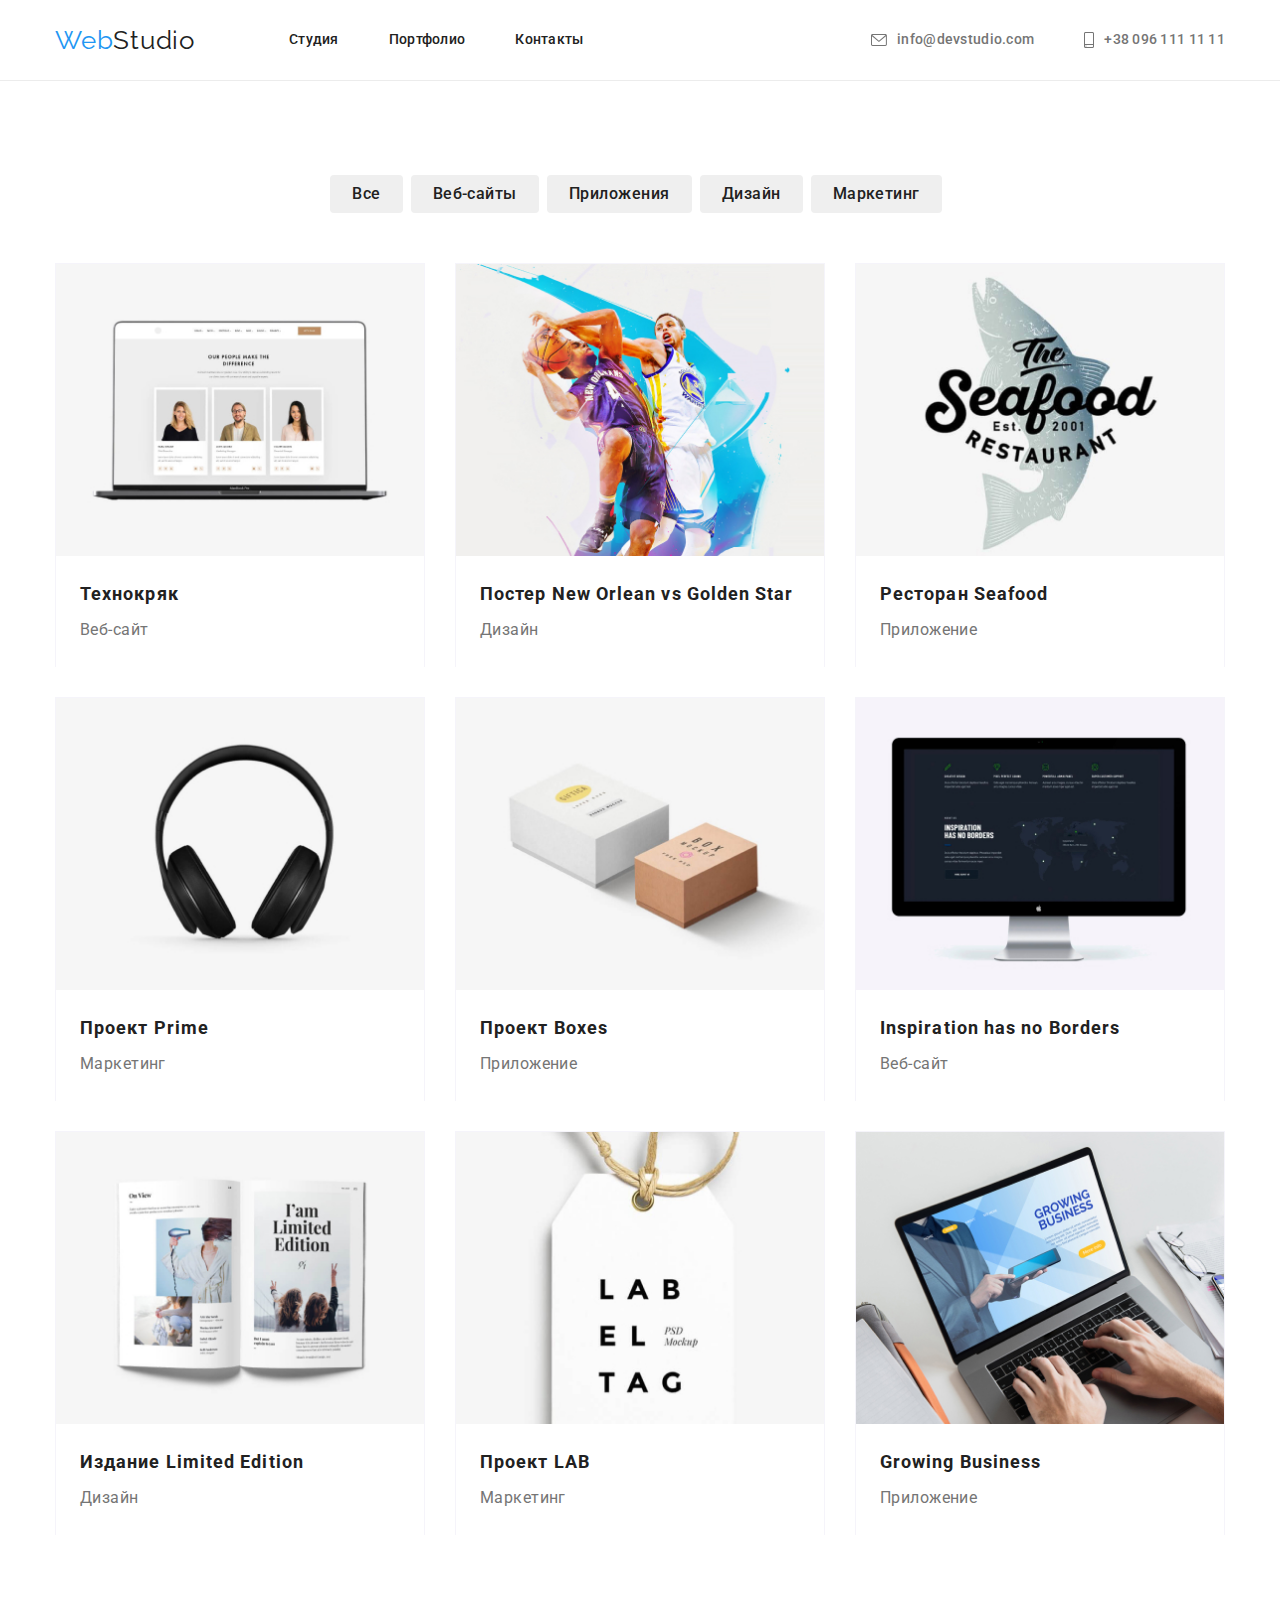
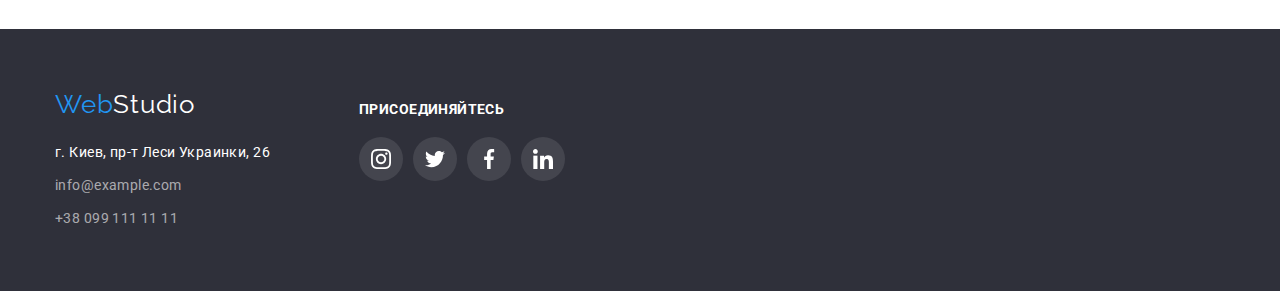
==== portfolio.html @ c51f49c8 "Фигня" ====
<!DOCTYPE html>
<html lang="ru">
  <head>
    <meta charset="UTF-8" />
    <meta name="viewport" content="width=device-width, initial-scale=1.0" />
    <title>Портфолио</title>
    <link href="https://fonts.googleapis.com/css2?family=Roboto:wght@400;500;700;900&display=swap" rel="stylesheet" />
    <link href="https://fonts.googleapis.com/css2?family=Raleway:wght@700&display=swap" rel="stylesheet" />
    <link rel="stylesheet" href="https://cdnjs.cloudflare.com/ajax/libs/modern-normalize/1.0.0/modern-normalize.min.css" />
    <link rel="stylesheet" href="./css/styles.css" />
  </head>
  <body>
    <!-- Верхняя линия -->
    <header class="main-header">
      <div class="container header-topline-box">
        <nav class="logo-box-top">
          <a class="web-logo" href="./index.html"><span class="web-part">Web</span><span>Studio</span></a>
          <ul class="list main-nav">
            <li class="main-nav-item"><a class="link link-type list" href="./index.html">Студия</a></li>
            <li class="main-nav-item"><a class="link link-type list" href="./portfolio.html">Портфолио</a></li>
            <li class="main-nav-item"><a class="link link-type list" href="#Contacts">Контакты</a></li>
          </ul>
        </nav>
        <ul class="list info-box-top">
          <li class="list link link-header">
            <a class="link link-header" href="mailto:info@devstudio.com"
              ><svg class="mailto-svg">
                <use href="./img/sprite.svg#envelope"></use>
              </svg>
              info@devstudio.com
            </a>
          </li>
          <li class="list link link-header">
            <a class="link link-header" href="tel:+380961111111"
              ><svg class="tel-svg"><use href="./img/sprite.svg#smartphone"></use></svg>+38 096 111 11 11</a
            >
          </li>
        </ul>
      </div>
    </header>
    <main>
      <!-- Фильтры -->
      <section class="grid-section">
        <div class="container">
          <ul class="button-grid-list">
            <li><button class="filter-button">Все</button></li>
            <li><button class="filter-button">Веб-сайты</button></li>
            <li><button class="filter-button">Приложения</button></li>
            <li><button class="filter-button">Дизайн</button></li>
            <li><button class="filter-button">Маркетинг</button></li>
          </ul>
          <!-- Портфолио -->
          <ul class="grid-list">
            <li class="grid-item">
              <a href=""><img src="./img/portfolio1.jpg" width="370" height="294" alt="Технокряк" /></a>
              <div class="grid-list-desc">
                <h2 class="ourworks-header">Технокряк</h2>
                <p>Веб-сайт</p>
              </div>
              <p class="portfolio-overlay">
                Технокряк это современная площадка распространения коронавируса. Компании используют эту платформу для цифрового
                шпионажа и атак на защищённые сервера конкурентов.
              </p>
            </li>
            <li class="grid-item">
              <a href=""
                ><img src="./img/portfolio2.jpg" width="370" height="294" alt="Постер Новый Орлеан против Золотой звезды"
              /></a>
              <div class="grid-list-desc">
                <h2 class="ourworks-header">Постер New Orlean vs Golden Star</h2>
                <p>Дизайн</p>
              </div>
              <p class="portfolio-overlay">
                Lorem ipsum dolor, sit amet consectetur adipisicing elit. Qui quod debitis beatae hic impedit nihil ducimus
                sapiente quaerat, vitae consequuntur a temporibus exercitationem officiis libero laborum harum et voluptatem
                asperiores.
              </p>
            </li>
            <li class="grid-item">
              <a href=""> <img src="./img/portfolio3.jpg" width="370" height="294" alt="Ресторан Сиифуд" /></a>
              <div class="grid-list-desc">
                <h2 class="ourworks-header">Ресторан Seafood</h2>
                <p>Приложение</p>
              </div>
              <p class="portfolio-overlay">
                Lorem ipsum dolor, sit amet consectetur adipisicing elit. Qui quod debitis beatae hic impedit nihil ducimus
                sapiente quaerat, vitae consequuntur a temporibus exercitationem officiis libero laborum harum et voluptatem
                asperiores.
              </p>
            </li>
            <li class="grid-item">
              <a href=""> <img src="./img/portfolio4.jpg" width="370" height="294" alt="Проект Прайм" /></a>
              <div class="grid-list-desc">
                <h2 class="ourworks-header">Проект Prime</h2>
                <p>Маркетинг</p>
              </div>
              <p class="portfolio-overlay">
                Lorem ipsum dolor, sit amet consectetur adipisicing elit. Qui quod debitis beatae hic impedit nihil ducimus
                sapiente quaerat, vitae consequuntur a temporibus exercitationem officiis libero laborum harum et voluptatem
                asperiores.
              </p>
            </li>
            <li class="grid-item">
              <a href=""> <img src="./img/portfolio5.jpg" width="370" height="294" alt="Проект Боксэс" /></a>
              <div class="grid-list-desc">
                <h2 class="ourworks-header">Проект Boxes</h2>
                <p>Приложение</p>
              </div>
              <p class="portfolio-overlay">
                Lorem ipsum dolor, sit amet consectetur adipisicing elit. Qui quod debitis beatae hic impedit nihil ducimus
                sapiente quaerat, vitae consequuntur a temporibus exercitationem officiis libero laborum harum et voluptatem
                asperiores.
              </p>
            </li>
            <li class="grid-item">
              <a href=""> <img src="./img/portfolio6.jpg" width="370" height="294" alt="Вдохновление не имеет границ" /></a>
              <div class="grid-list-desc">
                <h2 class="ourworks-header">Inspiration has no Borders</h2>
                <p>Веб-сайт</p>
              </div>
              <p class="portfolio-overlay">
                Lorem ipsum dolor, sit amet consectetur adipisicing elit. Qui quod debitis beatae hic impedit nihil ducimus
                sapiente quaerat, vitae consequuntur a temporibus exercitationem officiis libero laborum harum et voluptatem
                asperiores.
              </p>
            </li>
            <li class="grid-item">
              <a href=""> <img src="./img/portfolio7.jpg" width="370" height="294" alt="Издание Лимитэд Эдишн" /></a>
              <div class="grid-list-desc">
                <h2 class="ourworks-header">Издание Limited Edition</h2>
                <p>Дизайн</p>
              </div>
              <p class="portfolio-overlay">
                Lorem ipsum dolor, sit amet consectetur adipisicing elit. Qui quod debitis beatae hic impedit nihil ducimus
                sapiente quaerat, vitae consequuntur a temporibus exercitationem officiis libero laborum harum et voluptatem
                asperiores.
              </p>
            </li>
            <li class="grid-item">
              <a href=""> <img src="./img/portfolio8.jpg" width="370" height="294" alt="Проект ЛАБ" /></a>
              <div class="grid-list-desc">
                <h2 class="ourworks-header">Проект LAB</h2>
                <p>Маркетинг</p>
              </div>
              <p class="portfolio-overlay">
                Lorem ipsum dolor, sit amet consectetur adipisicing elit. Qui quod debitis beatae hic impedit nihil ducimus
                sapiente quaerat, vitae consequuntur a temporibus exercitationem officiis libero laborum harum et voluptatem
                asperiores.
              </p>
            </li>
            <li class="grid-item">
              <a href=""> <img src="./img/portfolio9.jpg" width="370" height="294" alt="Растущий Бизнес" /></a>
              <div class="grid-list-desc">
                <h2 class="ourworks-header">Growing Business</h2>
                <p>Приложение</p>
              </div>
              <p class="portfolio-overlay">
                Lorem ipsum dolor, sit amet consectetur adipisicing elit. Qui quod debitis beatae hic impedit nihil ducimus
                sapiente quaerat, vitae consequuntur a temporibus exercitationem officiis libero laborum harum et voluptatem
                asperiores.
              </p>
            </li>
          </ul>
        </div>
      </section>
    </main>
    <!-- Подвал -->
    <footer class="footer-bg">
      <div class="container contact-list">
        <div>
          <div class="logo-box">
            <a class="web-logo" href="./index.html"><span class="web-part">Web</span><span class="web-wpart">Studio</span></a>
          </div>
          <address id="Contacts">
            <div class="map-link-box">
              <a class="link map-link" href="https://goo.gl/maps/yimsJbPZ72SQHya66" target="_blank" rel="noreferrer noopener"
                >г. Киев, пр-т Леси Украинки, 26</a
              >
            </div>
            <div class="maillink-box">
              <a class="link link-footer" href="mailto:info@example.com">info@example.com</a>
            </div>
            <a class="link link-footer" href="tel:+380991111111">+38 099 111 11 11</a>
          </address>
        </div>
        <div>
          <h3 class="contact-list-header">присоединяйтесь</h3>
          <ul class="social-icons">
            <li class="social-icons-item">
              <a
                class="social-icons-link"
                href="https://instagram.com/"
                target="_blank"
                rel="noopener noreferer"
                aria-label="Instagram"
                ><svg class="social-icons-svg">
                  <use href="./img/sprite.svg#instagram"></use>
                </svg>
              </a>
            </li>
            <li class="social-icons-item">
              <a
                class="social-icons-link"
                href="https://twitter.com/"
                target="_blank"
                rel="noopener noreferer"
                aria-label="Twitter"
                ><svg class="social-icons-svg">
                  <use href="./img/sprite.svg#twitter"></use>
                </svg>
              </a>
            </li>
            <li class="social-icons-item">
              <a
                class="social-icons-link"
                href="https://facebook.com/"
                target="_blank"
                rel="noopener noreferer"
                aria-label="Facebook"
                ><svg class="social-icons-svg">
                  <use href="./img/sprite.svg#facebook"></use>
                </svg>
              </a>
            </li>
            <li class="social-icons-item">
              <a
                class="social-icons-link"
                href="https://linkedin.com/"
                target="_blank"
                rel="noopener noreferer"
                aria-label="Linkedin"
                ><svg class="social-icons-svg">
                  <use href="./img/sprite.svg#linkedin"></use>
                </svg>
              </a>
            </li>
          </ul>
        </div>
      </div>
    </footer>
  </body>
</html>
---- css/styles.css ----
:root {
  --main-text-color: #757575;
  --header-color: #212121;
  --hover-color: #2196f3;
  --hero-backg-cl: #2f303a;
  --fill-in-color: #ffffff;
  --opacity-color: rgba(255, 255, 255, 0.6);
  --wwd-backgr: #f5f4fa;
  --features-color: #e5e5e5;
  --clients-list-color: #afb1b8;
}

html {
  box-sizing: border-box;
}

*,
*::before,
*::after {
  box-sizing: inherit;
}

h1,
h2,
h3,
p {
  margin-top: 0;
  margin-bottom: 4px;
}

img {
  display: block;
  max-width: 100%;
  height: auto;
}

body {
  font-family: "Roboto", "sans-serif";
  font-style: normal;
  font-weight: 400;
  font-size: 14px;
  line-height: 1.71;
  letter-spacing: 0.03em;
  color: var(--main-text-color);
  margin-right: auto;
  margin-left: auto;
}

.container {
  width: 1200px;
  padding-right: 15px;
  padding-left: 15px;
  margin-right: auto;
  margin-left: auto;
}

.link {
  text-decoration: none;
}

.link:hover,
.link:focus {
  color: var(--hover-color);
  transition: 250ms cubic-bezier(0.4, 0, 0.2, 1);
}

.link-header {
  display: flex;
  align-items: center;
  font-weight: 500;
  font-size: 14px;
  line-height: 1.14;
  letter-spacing: 0.02em;
  color: var(--main-text-color);
  margin-left: 50px;
}

.link-header:last-child {
  margin-right: 0px;
}

.link-type {
  font-weight: 500;
  font-size: 14px;
  line-height: 1.14;
  letter-spacing: 0.02em;
  color: var(--header-color);
}

.logo-box-top > .main-nav > li > a {
  position: relative;
  padding-top: 32px;
  padding-bottom: 32px;
}

.logo-box-top > .main-nav > li > a:hover::after,
.logo-box-top > .main-nav > li > a:focus::after {
  content: "";
  display: block;
  position: absolute;
  bottom: -1px;
  left: 0;
  width: 100%;
  height: 4px;
  border-radius: 2px;
  background-color: var(--hover-color);
  transition: 250ms cubic-bezier(0.4, 0, 0.2, 1);
  z-index: 99;
}

.link-footer {
  font-style: normal;
  font-size: 14px;
  line-height: 1.71;
  letter-spacing: 0.03em;
  color: rgba(255, 255, 255, 0.6);
}

.map-link {
  font-style: normal;
  color: var(--fill-in-color);
}

.web-logo {
  font-family: "Raleway";
  font-size: 26px;
  line-height: 1.19;
  letter-spacing: 0.03em;
  text-decoration: none;
  color: var(--header-color);
  margin-right: 94px;
}

.web-part {
  color: var(--hover-color);
}

.web-wpart {
  color: var(--fill-in-color);
}

.header-topline-box {
  position: relative;
  display: flex;
  justify-content: space-between;
  align-items: center;
  height: 80px;
}

.main-header {
  background-color: var(--fill-in-color);
  border-bottom: 1px solid #ececec;
}

.hero {
  display: flex;
  flex-wrap: wrap;
  text-align: center;
  padding-top: 200px;
  padding-bottom: 200px;
  background-color: var(--hero-backg-cl);
  background-image: radial-gradient(circle at center, rgba(47, 48, 58, 0.4), rgba(47, 48, 58, 0.4)), url(../img/herobackgrund.jpg);
  background-size: cover;
  background-repeat: no-repeat;
}

.hero-header {
  text-align: center;
  max-width: 696px;
  font-weight: 900;
  font-size: 44px;
  line-height: 1.36;
  letter-spacing: 0.06em;
  text-transform: uppercase;
  color: var(--fill-in-color);
  margin-right: auto;
  margin-bottom: 30px;
  margin-left: auto;
}

.hero-button {
  background-color: var(--hover-color);
  border-style: none;
  font-weight: 700;
  font-size: 16px;
  line-height: 1.87;
  letter-spacing: 0.06em;
  padding: 10px 32px;
  box-shadow: 0px 4px 4px var(--header-color);
  border-radius: 4px;
  color: var(--fill-in-color);
  cursor: pointer;
}

.hero-button:hover,
.hero-button:focus {
  color: var(--header-color);
  background-color: var(--wwd-backgr);
  transition: 250ms cubic-bezier(0.4, 0, 0.2, 1);
}

.filter-button {
  font-weight: 500;
  font-size: 16px;
  line-height: 1.62;
  text-align: center;
  border-style: none;
  letter-spacing: 0.03em;
  border-radius: 4px;
  color: var(--header-color);
  padding-top: 6px;
  padding-right: 22px;
  padding-bottom: 6px;
  padding-left: 22px;
  margin-right: 8px;
  cursor: pointer;
}

.filter-button:hover,
.filter-button:focus {
  border-radius: 4px;
  color: var(--fill-in-color);
  background-color: var(--hover-color);
  transition: 250ms cubic-bezier(0.4, 0, 0.2, 1);
  box-shadow: 0px 3px 1px rgba(0, 0, 0, 0.1), 0px 1px 2px rgba(0, 0, 0, 0.08), 0px 2px 2px rgba(0, 0, 0, 0.12);
}

.footer-bg {
  padding-top: 60px;
  padding-bottom: 60px;
  background-color: var(--hero-backg-cl);
}

.features {
  padding-top: 94px;
  background-color: var(--fill-in-color);
}

.feature-header {
  font-weight: 700;
  font-size: 14px;
  line-height: 1.42;
  letter-spacing: 0.03em;
  text-transform: uppercase;
  color: var(--header-color);
  margin-bottom: 10px;
}

.what-we-do {
  padding-top: 94px;
  padding-bottom: 94px;
  background-color: var(--fill-in-color);
}

.wwd-header,
.our-team-header {
  font-weight: 700;
  font-size: 36px;
  line-height: 1.17;
  text-align: center;
  letter-spacing: 0.03em;
  margin-bottom: 50px;
  color: var(--hero-backg-cl);
}

.wwd-item {
  position: relative;
}

.wwd-item p {
  position: absolute;
  color: var(--fill-in-color);
  top: 246px;
  font-weight: 700;
  font-size: 14px;
  text-align: center;
  letter-spacing: 0.03em;
  text-transform: uppercase;
  width: 100%;
  z-index: 2;
  margin: 0;
}

.wwd-item::after {
  content: "";
  position: absolute;
  top: 224px;
  left: 0;
  width: 100%;
  height: 70px;
  background-color: rgba(47, 48, 58, 0.8);
  z-index: 1;
}

.our-team {
  padding-top: 94px;
  padding-bottom: 94px;
  background-color: var(--wwd-backgr);
}

.team-memb-box {
  width: 270px;
  height: 428px;
  background: var(--fill-in-color);
  box-shadow: 0px 1px 3px rgba(0, 0, 0, 0.12), 0px 1px 1px rgba(0, 0, 0, 0.14), 0px 2px 1px rgba(0, 0, 0, 0.2);
  border-radius: 0px 0px 4px 4px;
}

.team-memb-box:not(last-child) {
  margin-right: 30px;
}

.team-memb-name {
  font-weight: 500;
  font-size: 16px;
  line-height: 1.18;
  text-align: center;
  letter-spacing: 0.03em;
  color: var(--header-color);
  margin-bottom: 10px;
}

.team-memb-role {
  font-size: 16px;
  line-height: 1.18;
  text-align: center;
  letter-spacing: 0.03em;
  color: var(--main-text-color);
}

.ourworks-header {
  font-weight: 700;
  font-size: 18px;
  line-height: 2;
  letter-spacing: 0.06em;
  color: var(--header-color);
}

.grid-item {
  position: relative;
  width: 370px;
  height: 404px;
  border: 1px solid var(--wwd-backgr);
}

.grid-item:not(:nth-last-child(-n + 3)) {
  margin-bottom: 30px;
}

.grid-item:hover,
.grid-item:focus {
  box-shadow: 0px 1px 1px rgba(0, 0, 0, 0.12), 0px 4px 4px rgba(0, 0, 0, 0.06), 1px 4px 6px rgba(0, 0, 0, 0.16);
  transition: 250ms cubic-bezier(0.4, 0, 0.2, 1);
}

.grid-item .portfolio-overlay {
  position: absolute;
  top: 90%;
  left: 24px;
  right: 24px;
  font-weight: 400;
  font-size: 18px;
  line-height: 1.56;
  letter-spacing: 0.03em;
  color: var(--fill-in-color);
  opacity: 0;
  z-index: 5;
}

.grid-item::after {
  content: "";
  top: 74%;
  left: 0;
  height: 100%;
  width: 100%;
  position: absolute;
  background-color: rgba(33, 150, 243, 0.9);
  opacity: 0;
  z-index: 2;
}

.grid-item:hover .portfolio-overlay,
.grid-item:hover::after {
  transform: translateY(-294px);
  transition: 250ms cubic-bezier(0.4, 0, 0.2, 1);
  z-index: 2;
  opacity: 1;
}

.button-grid-list {
  list-style: none;
  display: flex;
  flex-wrap: wrap;
  justify-content: center;
  margin-top: 0;
  margin-bottom: 0;
  padding-left: 0;
}

.grid-section {
  padding-top: 94px;
  padding-bottom: 94px;
}

.grid-list {
  margin: 0;
}

.grid-list {
  list-style: none;
  display: flex;
  flex-wrap: wrap;
  justify-content: space-between;
  padding-left: 0;
  margin-top: 50px;
}

.grid-list-desc {
  position: absolute;
  padding-top: 20px;
  padding-right: 24px;
  padding-bottom: 20px;
  padding-left: 24px;
  font-size: 16px;
  background-color: var(--fill-in-color);
  width: 100%;
  z-index: 3;
}

.ourworks-desc {
  font-size: 16px;
  line-height: 1.87;
  letter-spacing: 0.03em;
  color: var(--main-text-color);
}

.main-nav {
  display: flex;
  align-items: flex-start;
}

.main-nav-item {
  padding-right: 50px;
}

.main-nav-item:last-child {
  padding-right: 0;
}

.logo-box {
  margin-bottom: 20px;
}

.logo-box-top {
  display: flex;
  align-items: center;
}

.info-box-top {
  display: flex;
  margin-top: 32px;
  margin-bottom: 32px;
}

.map-link-box {
  margin-bottom: 9px;
}

.maillink-box {
  margin-bottom: 9px;
}

.list {
  list-style: none;
  display: flex;
  justify-content: space-between;
  align-items: flex-start;
  padding-left: 0;
  padding-bottom: 0;
  margin: 0;
}

.featureslist {
  list-style: none;
  display: flex;
  justify-content: space-between;
  padding-left: 0;
  margin: 0;
}

.item-p {
  width: 270px;
  height: 75px;
}

.tm-description {
  margin-top: 30px;
  margin-bottom: 16px;
}

.clients {
  padding-top: 94px;
  padding-bottom: 94px;
  background-color: var(--fill-in-color);
}

.clients-list {
  display: flex;
  padding-left: 0;
  margin-top: 0;
  margin-bottom: 0;
  list-style: none;
}

.clients-link {
  display: flex;
  align-items: center;
  justify-content: center;
  width: 170px;
  height: 90px;
  border: 1px solid var(--clients-list-color);
  box-sizing: border-box;
  border-radius: 4px;
  margin-right: 30px;
  fill: var(--clients-list-color);
}

.clients-item:last-child {
  margin-right: 0;
}

.clients-link:hover,
.clients-link:focus {
  border-color: var(--hover-color);
  transition: 250ms cubic-bezier(0.4, 0, 0.2, 1);
}

.clients-link:hover .clients-svg,
.clients-link:focus .clients-svg {
  fill: var(--hover-color);
  transition: 250ms cubic-bezier(0.4, 0, 0.2, 1);
}

.clients-svg-1 {
  height: 50px;
  width: 45px;
  fill: var(--clients-list-color);
}

.clients-svg-2 {
  height: 52px;
  width: 40px;
  fill: var(--clients-list-color);
}

.clients-svg-3 {
  height: 43px;
  width: 41px;
  fill: var(--clients-list-color);
}

.clients-svg-4 {
  height: 43px;
  width: 80px;
  fill: var(--clients-list-color);
}

.clients-svg-5 {
  height: 47px;
  width: 59px;
  fill: var(--clients-list-color);
}

.clients-svg-6 {
  height: 46px;
  width: 89px;
  fill: var(--clients-list-color);
}

.contact-list {
  display: flex;
}

.mailto-svg {
  width: 16px;
  height: 12px;
  margin-right: 10px;
  fill: var(--main-text-color);
}

.link-header:hover .mailto-svg,
.link-header:focus .mailto-svg {
  transition: 250ms cubic-bezier(0.4, 0, 0.2, 1);
  fill: var(--hover-color);
}

.tel-svg {
  width: 10px;
  height: 16px;
  margin-right: 10px;
  fill: var(--main-text-color);
}

.link-header:hover .tel-svg,
.link-header:focus .tel-svg {
  transition: 250ms cubic-bezier(0.4, 0, 0.2, 1);
  fill: var(--hover-color);
}

.contact-list-header {
  font-weight: 700;
  font-size: 14px;
  line-height: 16px;
  letter-spacing: 0.03em;
  text-transform: uppercase;
  color: var(--fill-in-color);
  margin-top: 12px;
  margin-bottom: 20px;
  margin-left: 70px;
}

.social-icons {
  display: flex;
  padding: 0;
  margin-left: 70px;
}

.social-icons-item {
  list-style: none;
  fill: var(--fill-in-color);
  margin-right: 10px;
}

.social-icons-item:last-child {
  margin-right: 0;
}

.social-icons-link {
  display: flex;
  align-items: center;
  justify-content: center;
  width: 44px;
  height: 44px;
  border-radius: 50%;
  background: rgba(255, 255, 255, 0.1);
}

.social-icons-link:hover,
.social-icons-link:focus {
  transition: 250ms cubic-bezier(0.4, 0, 0.2, 1);
  background-color: var(--hover-color);
}

.social-icons-svg {
  width: 20px;
  height: 20px;
  fill: var(--fill-in-color);
}

.social-team-icons {
  display: flex;
  padding: 0;
}

.social-team-link {
  display: flex;
  align-items: center;
  justify-content: center;
  width: 44px;
  height: 44px;
  border-radius: 50%;
}

.social-team-link:hover,
.social-team-link:focus {
  transition: 250ms cubic-bezier(0.4, 0, 0.2, 1);
  background-color: var(--hover-color);
}

.social-team-link:hover .social-team-svg,
.social-team-link:focus .social-team-svg {
  transition: 250ms cubic-bezier(0.4, 0, 0.2, 1);
  fill: var(--fill-in-color);
}

.social-team-svg {
  width: 20px;
  height: 20px;
  fill: var(--clients-list-color);
}

.social-team-box {
  display: flex;
  justify-content: space-evenly;
}

.features-box {
  display: flex;
  width: 270px;
  height: 120px;
  background-color: var(--wwd-backgr);
  margin-bottom: 30px;
  border-radius: 4px;
  padding-top: 25px;
  padding-right: 100px;
  padding-bottom: 25px;
  padding-left: 100px;
}
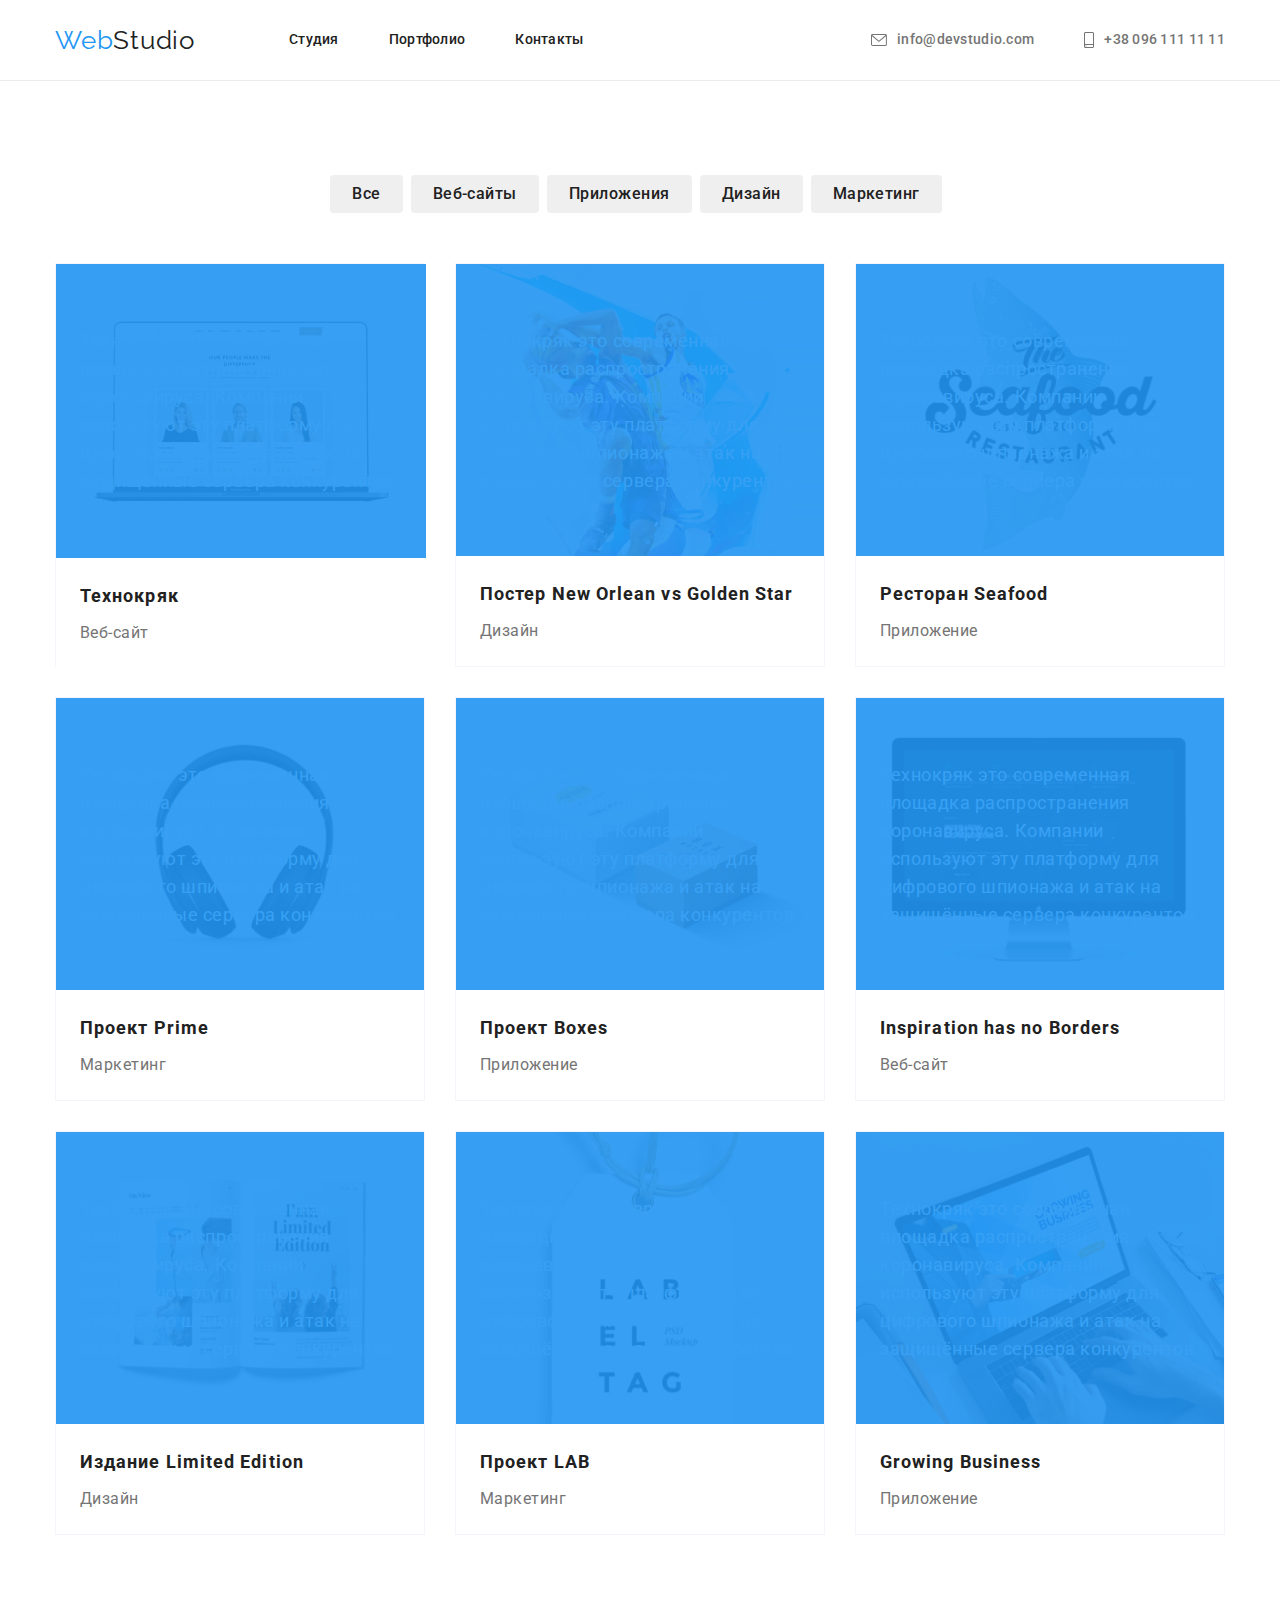
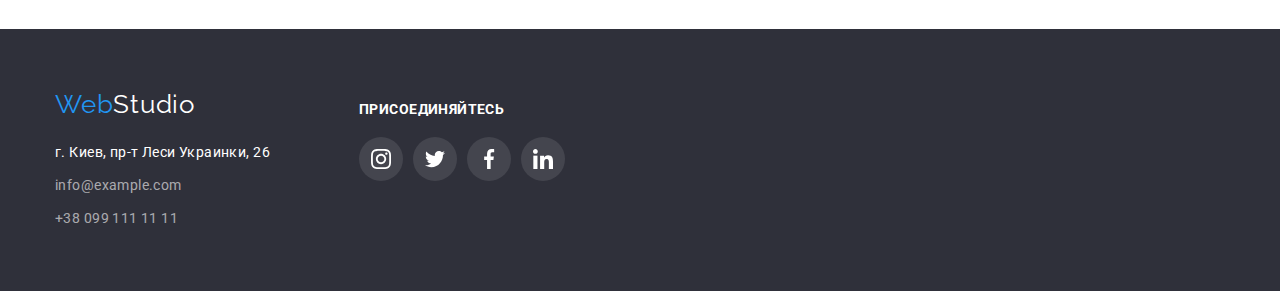
==== commit 3b7a823f: "Каааашааа" ====
--- a/portfolio.html
+++ b/portfolio.html
@@ -40,9 +40,9 @@
     </header>
     <main>
       <!-- Фильтры -->
-      <section class="grid-section">
+      <section class="project-section">
         <div class="container">
-          <ul class="button-grid-list">
+          <ul class="button-project-list">
             <li><button class="filter-button">Все</button></li>
             <li><button class="filter-button">Веб-сайты</button></li>
             <li><button class="filter-button">Приложения</button></li>
@@ -50,115 +50,137 @@
             <li><button class="filter-button">Маркетинг</button></li>
           </ul>
           <!-- Портфолио -->
-          <ul class="grid-list">
-            <li class="grid-item">
-              <a href=""><img src="./img/portfolio1.jpg" width="370" height="294" alt="Технокряк" /></a>
-              <div class="grid-list-desc">
-                <h2 class="ourworks-header">Технокряк</h2>
-                <p>Веб-сайт</p>
-              </div>
-              <p class="portfolio-overlay">
-                Технокряк это современная площадка распространения коронавируса. Компании используют эту платформу для цифрового
-                шпионажа и атак на защищённые сервера конкурентов.
-              </p>
-            </li>
-            <li class="grid-item">
-              <a href=""
-                ><img src="./img/portfolio2.jpg" width="370" height="294" alt="Постер Новый Орлеан против Золотой звезды"
-              /></a>
-              <div class="grid-list-desc">
+          <ul class="project-list">
+            <li class="project-item">
+              <a class="project-pic-link" href="">
+                <div class="project-overlay">
+                  <img src="./img/portfolio1.jpg" width="370" height="294" alt="Технокряк" />
+                  <p class="project-desc">
+                    Технокряк это современная площадка распространения коронавируса. Компании используют эту платформу для
+                    цифрового шпионажа и атак на защищённые сервера конкурентов.
+                  </p>
+                </div>
+                <div class="project-list-desc">
+                  <h2 class="ourworks-header">Технокряк</h2>
+                  <p class="ourworks-desc">Веб-сайт</p>
+                </div>
+              </a>
+            </li>
+            <li class="project-item">
+              <div class="project-overlay">
+                <a class="project-pic" href=""
+                  ><img src="./img/portfolio2.jpg" width="370" height="294" alt="Постер Новый Орлеан против Золотой звезды"
+                /></a>
+                <p class="project-desc">
+                  Технокряк это современная площадка распространения коронавируса. Компании используют эту платформу для цифрового
+                  шпионажа и атак на защищённые сервера конкурентов.
+                </p>
+              </div>
+              <div class="project-list-desc">
                 <h2 class="ourworks-header">Постер New Orlean vs Golden Star</h2>
-                <p>Дизайн</p>
-              </div>
-              <p class="portfolio-overlay">
-                Lorem ipsum dolor, sit amet consectetur adipisicing elit. Qui quod debitis beatae hic impedit nihil ducimus
-                sapiente quaerat, vitae consequuntur a temporibus exercitationem officiis libero laborum harum et voluptatem
-                asperiores.
-              </p>
-            </li>
-            <li class="grid-item">
-              <a href=""> <img src="./img/portfolio3.jpg" width="370" height="294" alt="Ресторан Сиифуд" /></a>
-              <div class="grid-list-desc">
+                <p class="ourworks-desc">Дизайн</p>
+              </div>
+            </li>
+            <li class="project-item">
+              <div class="project-overlay">
+                <a class="project-pic" href="">
+                  <img src="./img/portfolio3.jpg" width="370" height="294" alt="Ресторан Сиифуд"
+                /></a>
+                <p class="project-desc">
+                  Технокряк это современная площадка распространения коронавируса. Компании используют эту платформу для цифрового
+                  шпионажа и атак на защищённые сервера конкурентов.
+                </p>
+              </div>
+              <div class="project-list-desc">
                 <h2 class="ourworks-header">Ресторан Seafood</h2>
-                <p>Приложение</p>
-              </div>
-              <p class="portfolio-overlay">
-                Lorem ipsum dolor, sit amet consectetur adipisicing elit. Qui quod debitis beatae hic impedit nihil ducimus
-                sapiente quaerat, vitae consequuntur a temporibus exercitationem officiis libero laborum harum et voluptatem
-                asperiores.
-              </p>
-            </li>
-            <li class="grid-item">
-              <a href=""> <img src="./img/portfolio4.jpg" width="370" height="294" alt="Проект Прайм" /></a>
-              <div class="grid-list-desc">
+                <p class="ourworks-desc">Приложение</p>
+              </div>
+            </li>
+            <li class="project-item">
+              <div class="project-overlay">
+                <a class="project-pic" href=""> <img src="./img/portfolio4.jpg" width="370" height="294" alt="Проект Прайм" /></a>
+                <p class="project-desc">
+                  Технокряк это современная площадка распространения коронавируса. Компании используют эту платформу для цифрового
+                  шпионажа и атак на защищённые сервера конкурентов.
+                </p>
+              </div>
+              <div class="project-list-desc">
                 <h2 class="ourworks-header">Проект Prime</h2>
-                <p>Маркетинг</p>
-              </div>
-              <p class="portfolio-overlay">
-                Lorem ipsum dolor, sit amet consectetur adipisicing elit. Qui quod debitis beatae hic impedit nihil ducimus
-                sapiente quaerat, vitae consequuntur a temporibus exercitationem officiis libero laborum harum et voluptatem
-                asperiores.
-              </p>
-            </li>
-            <li class="grid-item">
-              <a href=""> <img src="./img/portfolio5.jpg" width="370" height="294" alt="Проект Боксэс" /></a>
-              <div class="grid-list-desc">
+                <p class="ourworks-desc">Маркетинг</p>
+              </div>
+            </li>
+            <li class="project-item">
+              <div class="project-overlay">
+                <a class="project-pic" href="">
+                  <img src="./img/portfolio5.jpg" width="370" height="294" alt="Проект Боксэс"
+                /></a>
+                <p class="project-desc">
+                  Технокряк это современная площадка распространения коронавируса. Компании используют эту платформу для цифрового
+                  шпионажа и атак на защищённые сервера конкурентов.
+                </p>
+              </div>
+              <div class="project-list-desc">
                 <h2 class="ourworks-header">Проект Boxes</h2>
-                <p>Приложение</p>
-              </div>
-              <p class="portfolio-overlay">
-                Lorem ipsum dolor, sit amet consectetur adipisicing elit. Qui quod debitis beatae hic impedit nihil ducimus
-                sapiente quaerat, vitae consequuntur a temporibus exercitationem officiis libero laborum harum et voluptatem
-                asperiores.
-              </p>
-            </li>
-            <li class="grid-item">
-              <a href=""> <img src="./img/portfolio6.jpg" width="370" height="294" alt="Вдохновление не имеет границ" /></a>
-              <div class="grid-list-desc">
+                <p class="ourworks-desc">Приложение</p>
+              </div>
+            </li>
+            <li class="project-item">
+              <div class="project-overlay">
+                <a class="project-pic" href="">
+                  <img src="./img/portfolio6.jpg" width="370" height="294" alt="Вдохновление не имеет границ"
+                /></a>
+                <p class="project-desc">
+                  Технокряк это современная площадка распространения коронавируса. Компании используют эту платформу для цифрового
+                  шпионажа и атак на защищённые сервера конкурентов.
+                </p>
+              </div>
+              <div class="project-list-desc">
                 <h2 class="ourworks-header">Inspiration has no Borders</h2>
-                <p>Веб-сайт</p>
-              </div>
-              <p class="portfolio-overlay">
-                Lorem ipsum dolor, sit amet consectetur adipisicing elit. Qui quod debitis beatae hic impedit nihil ducimus
-                sapiente quaerat, vitae consequuntur a temporibus exercitationem officiis libero laborum harum et voluptatem
-                asperiores.
-              </p>
-            </li>
-            <li class="grid-item">
-              <a href=""> <img src="./img/portfolio7.jpg" width="370" height="294" alt="Издание Лимитэд Эдишн" /></a>
-              <div class="grid-list-desc">
+                <p class="ourworks-desc">Веб-сайт</p>
+              </div>
+            </li>
+            <li class="project-item">
+              <div class="project-overlay">
+                <a class="project-pic" href="">
+                  <img src="./img/portfolio7.jpg" width="370" height="294" alt="Издание Лимитэд Эдишн"
+                /></a>
+                <p class="project-desc">
+                  Технокряк это современная площадка распространения коронавируса. Компании используют эту платформу для цифрового
+                  шпионажа и атак на защищённые сервера конкурентов.
+                </p>
+              </div>
+              <div class="project-list-desc">
                 <h2 class="ourworks-header">Издание Limited Edition</h2>
-                <p>Дизайн</p>
-              </div>
-              <p class="portfolio-overlay">
-                Lorem ipsum dolor, sit amet consectetur adipisicing elit. Qui quod debitis beatae hic impedit nihil ducimus
-                sapiente quaerat, vitae consequuntur a temporibus exercitationem officiis libero laborum harum et voluptatem
-                asperiores.
-              </p>
-            </li>
-            <li class="grid-item">
-              <a href=""> <img src="./img/portfolio8.jpg" width="370" height="294" alt="Проект ЛАБ" /></a>
-              <div class="grid-list-desc">
+                <p class="ourworks-desc">Дизайн</p>
+              </div>
+            </li>
+            <li class="project-item">
+              <div class="project-overlay">
+                <a class="project-pic" href=""> <img src="./img/portfolio8.jpg" width="370" height="294" alt="Проект ЛАБ" /></a>
+                <p class="project-desc">
+                  Технокряк это современная площадка распространения коронавируса. Компании используют эту платформу для цифрового
+                  шпионажа и атак на защищённые сервера конкурентов.
+                </p>
+              </div>
+              <div class="project-list-desc">
                 <h2 class="ourworks-header">Проект LAB</h2>
-                <p>Маркетинг</p>
-              </div>
-              <p class="portfolio-overlay">
-                Lorem ipsum dolor, sit amet consectetur adipisicing elit. Qui quod debitis beatae hic impedit nihil ducimus
-                sapiente quaerat, vitae consequuntur a temporibus exercitationem officiis libero laborum harum et voluptatem
-                asperiores.
-              </p>
-            </li>
-            <li class="grid-item">
-              <a href=""> <img src="./img/portfolio9.jpg" width="370" height="294" alt="Растущий Бизнес" /></a>
-              <div class="grid-list-desc">
+                <p class="ourworks-desc">Маркетинг</p>
+              </div>
+            </li>
+            <li class="project-item">
+              <div class="project-overlay">
+                <a class="project-pic" href="">
+                  <img src="./img/portfolio9.jpg" width="370" height="294" alt="Растущий Бизнес"
+                /></a>
+                <p class="project-desc">
+                  Технокряк это современная площадка распространения коронавируса. Компании используют эту платформу для цифрового
+                  шпионажа и атак на защищённые сервера конкурентов.
+                </p>
+              </div>
+              <div class="project-list-desc">
                 <h2 class="ourworks-header">Growing Business</h2>
-                <p>Приложение</p>
-              </div>
-              <p class="portfolio-overlay">
-                Lorem ipsum dolor, sit amet consectetur adipisicing elit. Qui quod debitis beatae hic impedit nihil ducimus
-                sapiente quaerat, vitae consequuntur a temporibus exercitationem officiis libero laborum harum et voluptatem
-                asperiores.
-              </p>
+                <p class="ourworks-desc">Приложение</p>
+              </div>
             </li>
           </ul>
         </div>
--- a/css/styles.css
+++ b/css/styles.css
@@ -336,58 +336,66 @@
   color: var(--header-color);
 }
 
-.grid-item {
-  position: relative;
+.project-item {
   width: 370px;
   height: 404px;
   border: 1px solid var(--wwd-backgr);
-}
-
-.grid-item:not(:nth-last-child(-n + 3)) {
+  overflow: hidden;
+}
+
+.project-item:not(:nth-last-child(-n + 3)) {
   margin-bottom: 30px;
 }
 
-.grid-item:hover,
-.grid-item:focus {
+.project-item:hover,
+.project-item:focus {
   box-shadow: 0px 1px 1px rgba(0, 0, 0, 0.12), 0px 4px 4px rgba(0, 0, 0, 0.06), 1px 4px 6px rgba(0, 0, 0, 0.16);
   transition: 250ms cubic-bezier(0.4, 0, 0.2, 1);
 }
 
-.grid-item .portfolio-overlay {
+.project-desc {
   position: absolute;
-  top: 90%;
-  left: 24px;
-  right: 24px;
+  top: 0;
+  left: 0;
   font-weight: 400;
   font-size: 18px;
   line-height: 1.56;
   letter-spacing: 0.03em;
+  padding: 63px 24px;
   color: var(--fill-in-color);
-  opacity: 0;
-  z-index: 5;
-}
-
-.grid-item::after {
+  transition: transform 250ms cubic-bezier(0.4, 0, 0.2, 1);
+  z-index: 2;
+}
+
+.project-overlay {
+  position: relative;
+  display: block;
+}
+
+.project-overlay::after {
+  position: absolute;
   content: "";
-  top: 74%;
+  top: 0;
   left: 0;
+  width: 100%;
   height: 100%;
-  width: 100%;
+  background-color: rgba(33, 150, 243, 0.9);
+  transition: transform 250ms cubic-bezier(0.4, 0, 0.2, 1);
+  /* transform: translateY(100%); */
+  z-index: 2;
+}
+
+/* .project-overlay:hover .project-desc,
+.project-overlay:hover::after {
+  transform: translateY(-100%);
+}
+ */
+.project-pic-link {
   position: absolute;
-  background-color: rgba(33, 150, 243, 0.9);
-  opacity: 0;
-  z-index: 2;
-}
-
-.grid-item:hover .portfolio-overlay,
-.grid-item:hover::after {
-  transform: translateY(-294px);
-  transition: 250ms cubic-bezier(0.4, 0, 0.2, 1);
-  z-index: 2;
-  opacity: 1;
-}
-
-.button-grid-list {
+  text-decoration: none;
+}
+
+.button-project-list {
   list-style: none;
   display: flex;
   flex-wrap: wrap;
@@ -397,16 +405,16 @@
   padding-left: 0;
 }
 
-.grid-section {
+.project-section {
   padding-top: 94px;
   padding-bottom: 94px;
 }
 
-.grid-list {
+.project-list {
   margin: 0;
 }
 
-.grid-list {
+.project-list {
   list-style: none;
   display: flex;
   flex-wrap: wrap;
@@ -415,8 +423,7 @@
   margin-top: 50px;
 }
 
-.grid-list-desc {
-  position: absolute;
+.project-list-desc {
   padding-top: 20px;
   padding-right: 24px;
   padding-bottom: 20px;
@@ -424,7 +431,7 @@
   font-size: 16px;
   background-color: var(--fill-in-color);
   width: 100%;
-  z-index: 3;
+  z-index: 5;
 }
 
 .ourworks-desc {
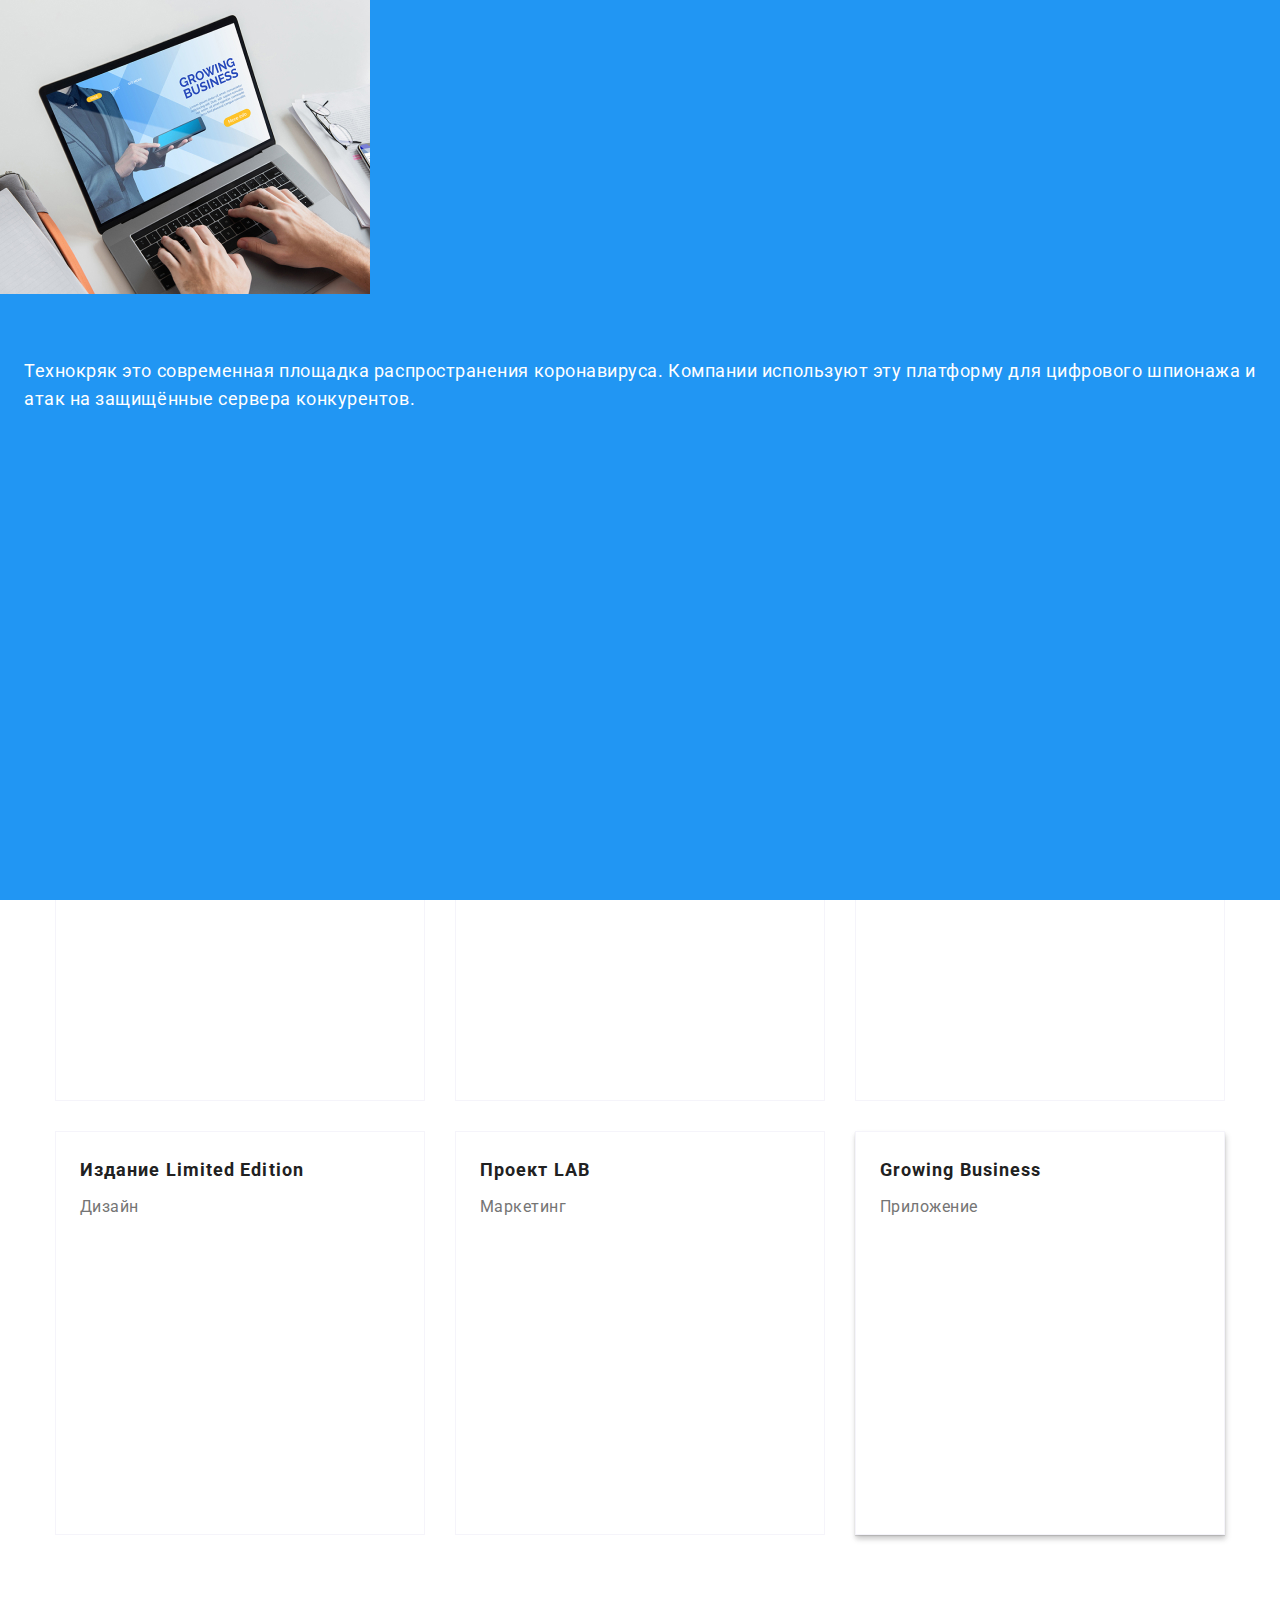
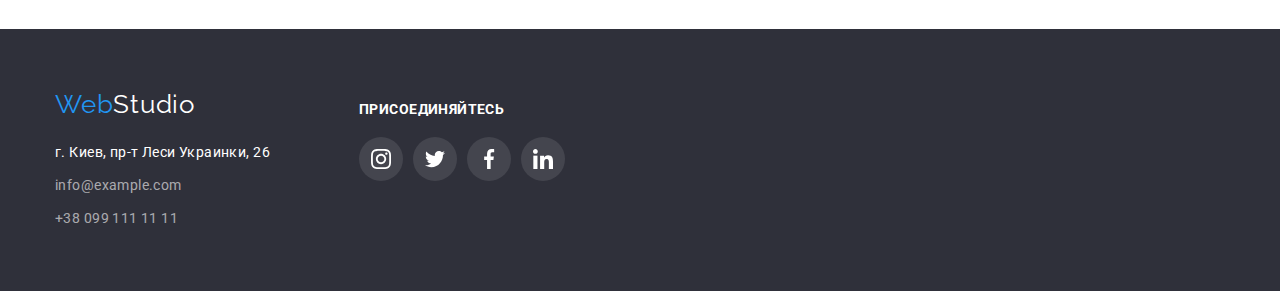
==== commit 0c7cee3f: "changec to overlay ( TESTiNG )" ====
--- a/portfolio.html
+++ b/portfolio.html
@@ -53,12 +53,14 @@
           <ul class="project-list">
             <li class="project-item">
               <a class="project-pic-link" href="">
-                <div class="project-overlay">
-                  <img src="./img/portfolio1.jpg" width="370" height="294" alt="Технокряк" />
-                  <p class="project-desc">
-                    Технокряк это современная площадка распространения коронавируса. Компании используют эту платформу для
-                    цифрового шпионажа и атак на защищённые сервера конкурентов.
-                  </p>
+                <div class="project-overlay-box">
+                  <div class="proje">
+                    <img src="./img/portfolio1.jpg" width="370" height="294" alt="Технокряк" />
+                    <p class="project-desc">
+                      Технокряк это современная площадка распространения коронавируса. Компании используют эту платформу для
+                      цифрового шпионажа и атак на защищённые сервера конкурентов.
+                    </p>
+                  </div>
                 </div>
                 <div class="project-list-desc">
                   <h2 class="ourworks-header">Технокряк</h2>
--- a/css/styles.css
+++ b/css/styles.css
@@ -159,7 +159,12 @@
   padding-top: 200px;
   padding-bottom: 200px;
   background-color: var(--hero-backg-cl);
-  background-image: radial-gradient(circle at center, rgba(47, 48, 58, 0.4), rgba(47, 48, 58, 0.4)), url(../img/herobackgrund.jpg);
+  background-image: radial-gradient(
+      circle at center,
+      rgba(47, 48, 58, 0.4),
+      rgba(47, 48, 58, 0.4)
+    ),
+    url(../img/herobackgrund.jpg);
   background-size: cover;
   background-repeat: no-repeat;
 }
@@ -222,7 +227,8 @@
   color: var(--fill-in-color);
   background-color: var(--hover-color);
   transition: 250ms cubic-bezier(0.4, 0, 0.2, 1);
-  box-shadow: 0px 3px 1px rgba(0, 0, 0, 0.1), 0px 1px 2px rgba(0, 0, 0, 0.08), 0px 2px 2px rgba(0, 0, 0, 0.12);
+  box-shadow: 0px 3px 1px rgba(0, 0, 0, 0.1), 0px 1px 2px rgba(0, 0, 0, 0.08),
+    0px 2px 2px rgba(0, 0, 0, 0.12);
 }
 
 .footer-bg {
@@ -302,7 +308,8 @@
   width: 270px;
   height: 428px;
   background: var(--fill-in-color);
-  box-shadow: 0px 1px 3px rgba(0, 0, 0, 0.12), 0px 1px 1px rgba(0, 0, 0, 0.14), 0px 2px 1px rgba(0, 0, 0, 0.2);
+  box-shadow: 0px 1px 3px rgba(0, 0, 0, 0.12), 0px 1px 1px rgba(0, 0, 0, 0.14),
+    0px 2px 1px rgba(0, 0, 0, 0.2);
   border-radius: 0px 0px 4px 4px;
 }
 
@@ -340,7 +347,6 @@
   width: 370px;
   height: 404px;
   border: 1px solid var(--wwd-backgr);
-  overflow: hidden;
 }
 
 .project-item:not(:nth-last-child(-n + 3)) {
@@ -349,12 +355,12 @@
 
 .project-item:hover,
 .project-item:focus {
-  box-shadow: 0px 1px 1px rgba(0, 0, 0, 0.12), 0px 4px 4px rgba(0, 0, 0, 0.06), 1px 4px 6px rgba(0, 0, 0, 0.16);
+  box-shadow: 0px 1px 1px rgba(0, 0, 0, 0.12), 0px 4px 4px rgba(0, 0, 0, 0.06),
+    1px 4px 6px rgba(0, 0, 0, 0.16);
   transition: 250ms cubic-bezier(0.4, 0, 0.2, 1);
 }
 
 .project-desc {
-  position: absolute;
   top: 0;
   left: 0;
   font-weight: 400;
@@ -367,22 +373,24 @@
   z-index: 2;
 }
 
+.project-overlay-box {
+  position: relative;
+  width: 370px;
+  height: 294px;
+
+  /* overflow: hidden; */
+}
+
 .project-overlay {
-  position: relative;
-  display: block;
-}
-
-.project-overlay::after {
   position: absolute;
-  content: "";
   top: 0;
   left: 0;
   width: 100%;
   height: 100%;
-  background-color: rgba(33, 150, 243, 0.9);
-  transition: transform 250ms cubic-bezier(0.4, 0, 0.2, 1);
-  /* transform: translateY(100%); */
-  z-index: 2;
+  background-color: var(--hover-color);
+
+  /* transform: translatex(-100%);
+  transition: transform 250ms ease; */
 }
 
 /* .project-overlay:hover .project-desc,
@@ -391,7 +399,6 @@
 }
  */
 .project-pic-link {
-  position: absolute;
   text-decoration: none;
 }
 
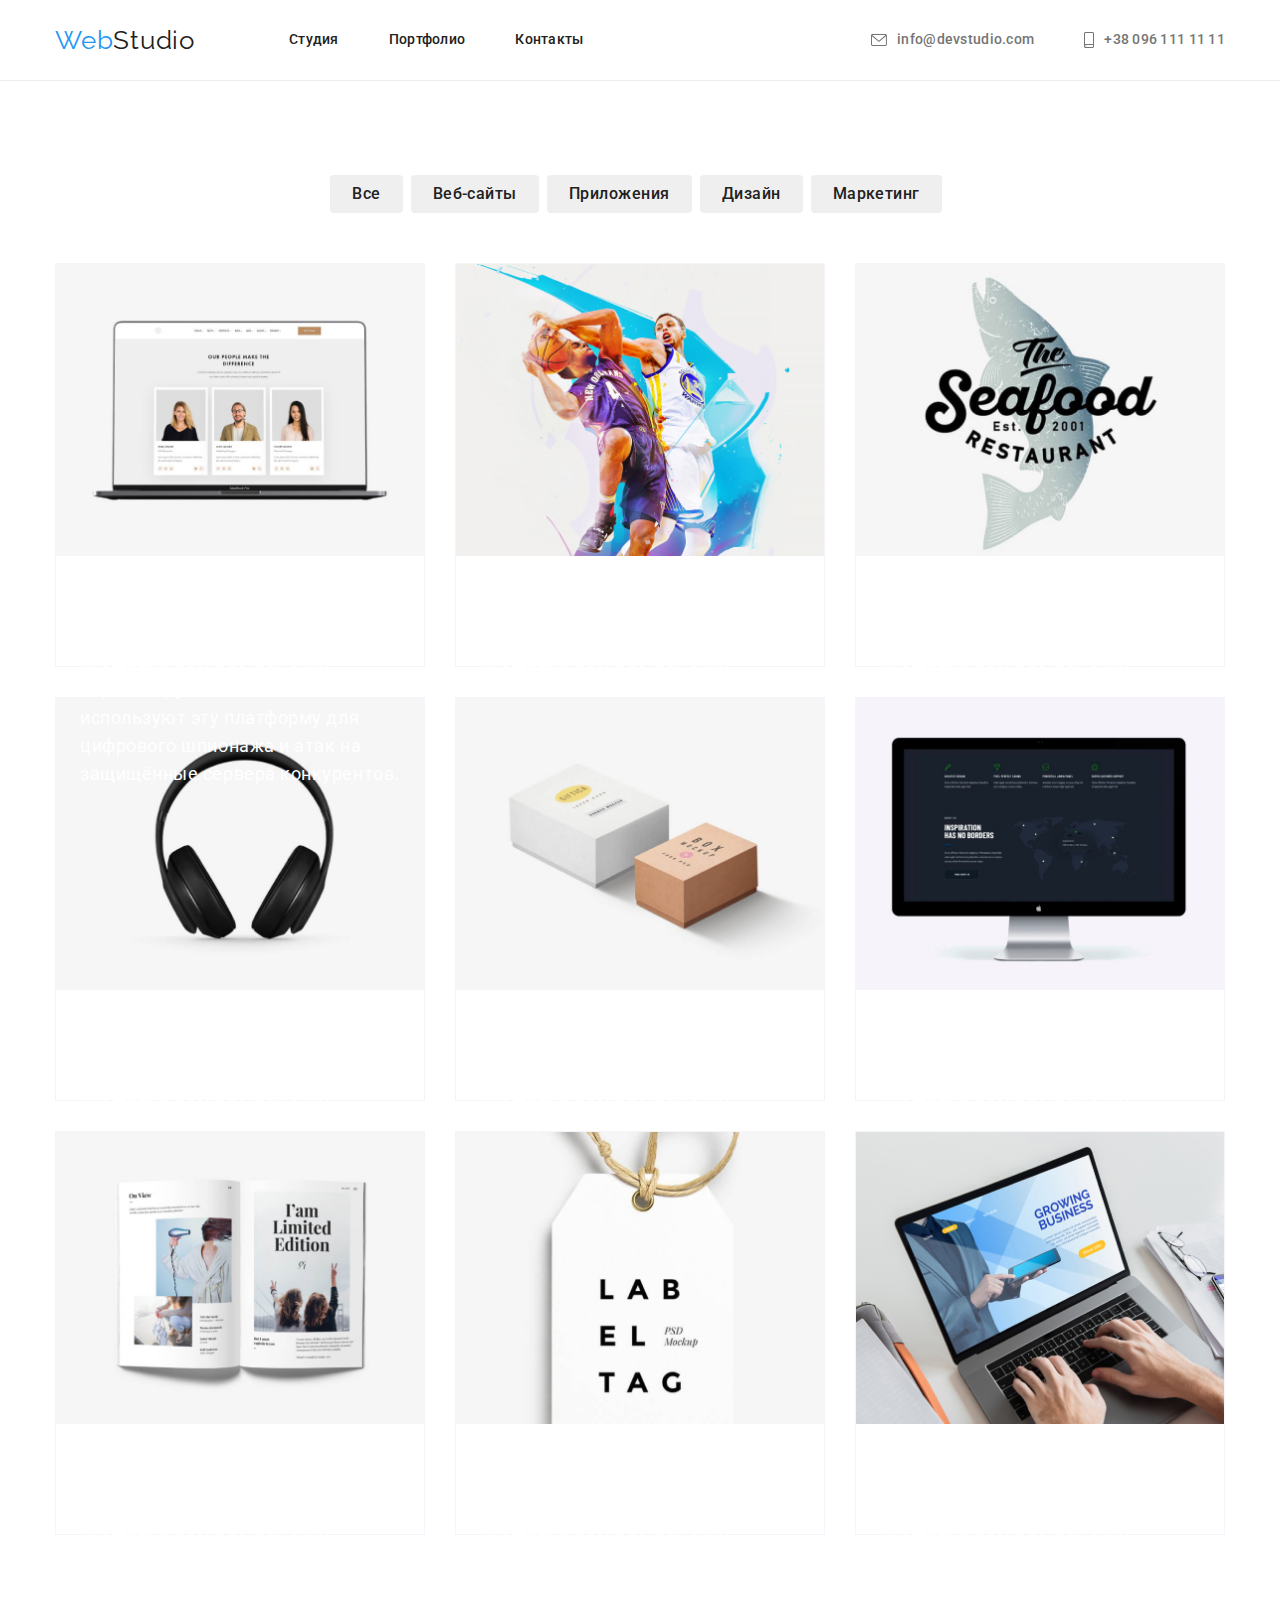
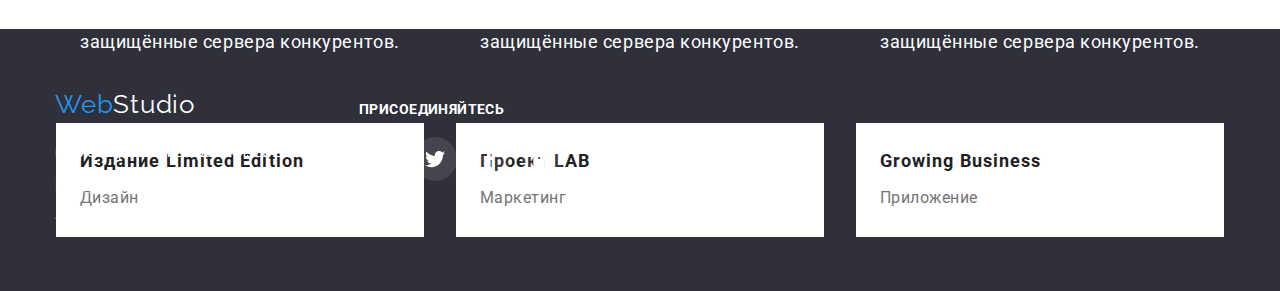
==== commit c47ec1ce: "changes" ====
--- a/portfolio.html
+++ b/portfolio.html
@@ -53,10 +53,10 @@
           <ul class="project-list">
             <li class="project-item">
               <a class="project-pic-link" href="">
-                <div class="project-overlay-box">
-                  <div class="proje">
-                    <img src="./img/portfolio1.jpg" width="370" height="294" alt="Технокряк" />
-                    <p class="project-desc">
+                <div class="project-overlay-box">                  
+                  <img src="./img/portfolio1.jpg" width="370" height="294" alt="Технокряк" />
+                  <div class="project-overlay">
+                    <p>
                       Технокряк это современная площадка распространения коронавируса. Компании используют эту платформу для
                       цифрового шпионажа и атак на защищённые сервера конкурентов.
                     </p>
@@ -193,13 +193,13 @@
       <div class="container contact-list">
         <div>
           <div class="logo-box">
-            <a class="web-logo" href="./index.html"><span class="web-part">Web</span><span class="web-wpart">Studio</span></a>
+            <a class="web-logo" href="./index.html"><span class="web-part">Web</span><span
+                class="web-wpart">Studio</span></a>
           </div>
           <address id="Contacts">
             <div class="map-link-box">
-              <a class="link map-link" href="https://goo.gl/maps/yimsJbPZ72SQHya66" target="_blank" rel="noreferrer noopener"
-                >г. Киев, пр-т Леси Украинки, 26</a
-              >
+              <a class="link map-link" href="https://goo.gl/maps/yimsJbPZ72SQHya66" target="_blank"
+                rel="noreferrer noopener">г. Киев, пр-т Леси Украинки, 26</a>
             </div>
             <div class="maillink-box">
               <a class="link link-footer" href="mailto:info@example.com">info@example.com</a>
@@ -211,49 +211,29 @@
           <h3 class="contact-list-header">присоединяйтесь</h3>
           <ul class="social-icons">
             <li class="social-icons-item">
-              <a
-                class="social-icons-link"
-                href="https://instagram.com/"
-                target="_blank"
-                rel="noopener noreferer"
-                aria-label="Instagram"
-                ><svg class="social-icons-svg">
+              <a class="social-icons-link" href="https://instagram.com/" target="_blank" rel="noopener noreferer"
+                aria-label="Instagram"><svg class="social-icons-svg">
                   <use href="./img/sprite.svg#instagram"></use>
                 </svg>
               </a>
             </li>
             <li class="social-icons-item">
-              <a
-                class="social-icons-link"
-                href="https://twitter.com/"
-                target="_blank"
-                rel="noopener noreferer"
-                aria-label="Twitter"
-                ><svg class="social-icons-svg">
+              <a class="social-icons-link" href="https://twitter.com/" target="_blank" rel="noopener noreferer"
+                aria-label="Twitter"><svg class="social-icons-svg">
                   <use href="./img/sprite.svg#twitter"></use>
                 </svg>
               </a>
             </li>
             <li class="social-icons-item">
-              <a
-                class="social-icons-link"
-                href="https://facebook.com/"
-                target="_blank"
-                rel="noopener noreferer"
-                aria-label="Facebook"
-                ><svg class="social-icons-svg">
+              <a class="social-icons-link" href="https://facebook.com/" target="_blank" rel="noopener noreferer"
+                aria-label="Facebook"><svg class="social-icons-svg">
                   <use href="./img/sprite.svg#facebook"></use>
                 </svg>
               </a>
             </li>
             <li class="social-icons-item">
-              <a
-                class="social-icons-link"
-                href="https://linkedin.com/"
-                target="_blank"
-                rel="noopener noreferer"
-                aria-label="Linkedin"
-                ><svg class="social-icons-svg">
+              <a class="social-icons-link" href="https://linkedin.com/" target="_blank" rel="noopener noreferer"
+                aria-label="Linkedin"><svg class="social-icons-svg">
                   <use href="./img/sprite.svg#linkedin"></use>
                 </svg>
               </a>
--- a/css/styles.css
+++ b/css/styles.css
@@ -360,44 +360,39 @@
   transition: 250ms cubic-bezier(0.4, 0, 0.2, 1);
 }
 
-.project-desc {
-  top: 0;
-  left: 0;
+.project-overlay > p {
   font-weight: 400;
   font-size: 18px;
   line-height: 1.56;
   letter-spacing: 0.03em;
   padding: 63px 24px;
   color: var(--fill-in-color);
-  transition: transform 250ms cubic-bezier(0.4, 0, 0.2, 1);
-  z-index: 2;
 }
 
 .project-overlay-box {
   position: relative;
-  width: 370px;
-  height: 294px;
-
-  /* overflow: hidden; */
-}
-
-.project-overlay {
+  display: block;
+
+  overflow: hidden;
+}
+
+/* .project-overlay {
   position: absolute;
+  display: block;
   top: 0;
   left: 0;
   width: 100%;
   height: 100%;
   background-color: var(--hover-color);
 
-  /* transform: translatex(-100%);
-  transition: transform 250ms ease; */
-}
-
-/* .project-overlay:hover .project-desc,
-.project-overlay:hover::after {
-  transform: translateY(-100%);
-}
- */
+  transform: translateY(0);
+  transition: transform 250ms cubic-bezier(0.4, 0, 0.2, 1); */
+}
+
+.project-overlay-box:hover .project-overlay {
+  transform: translateY(+100%);
+}
+
 .project-pic-link {
   text-decoration: none;
 }
@@ -438,7 +433,6 @@
   font-size: 16px;
   background-color: var(--fill-in-color);
   width: 100%;
-  z-index: 5;
 }
 
 .ourworks-desc {
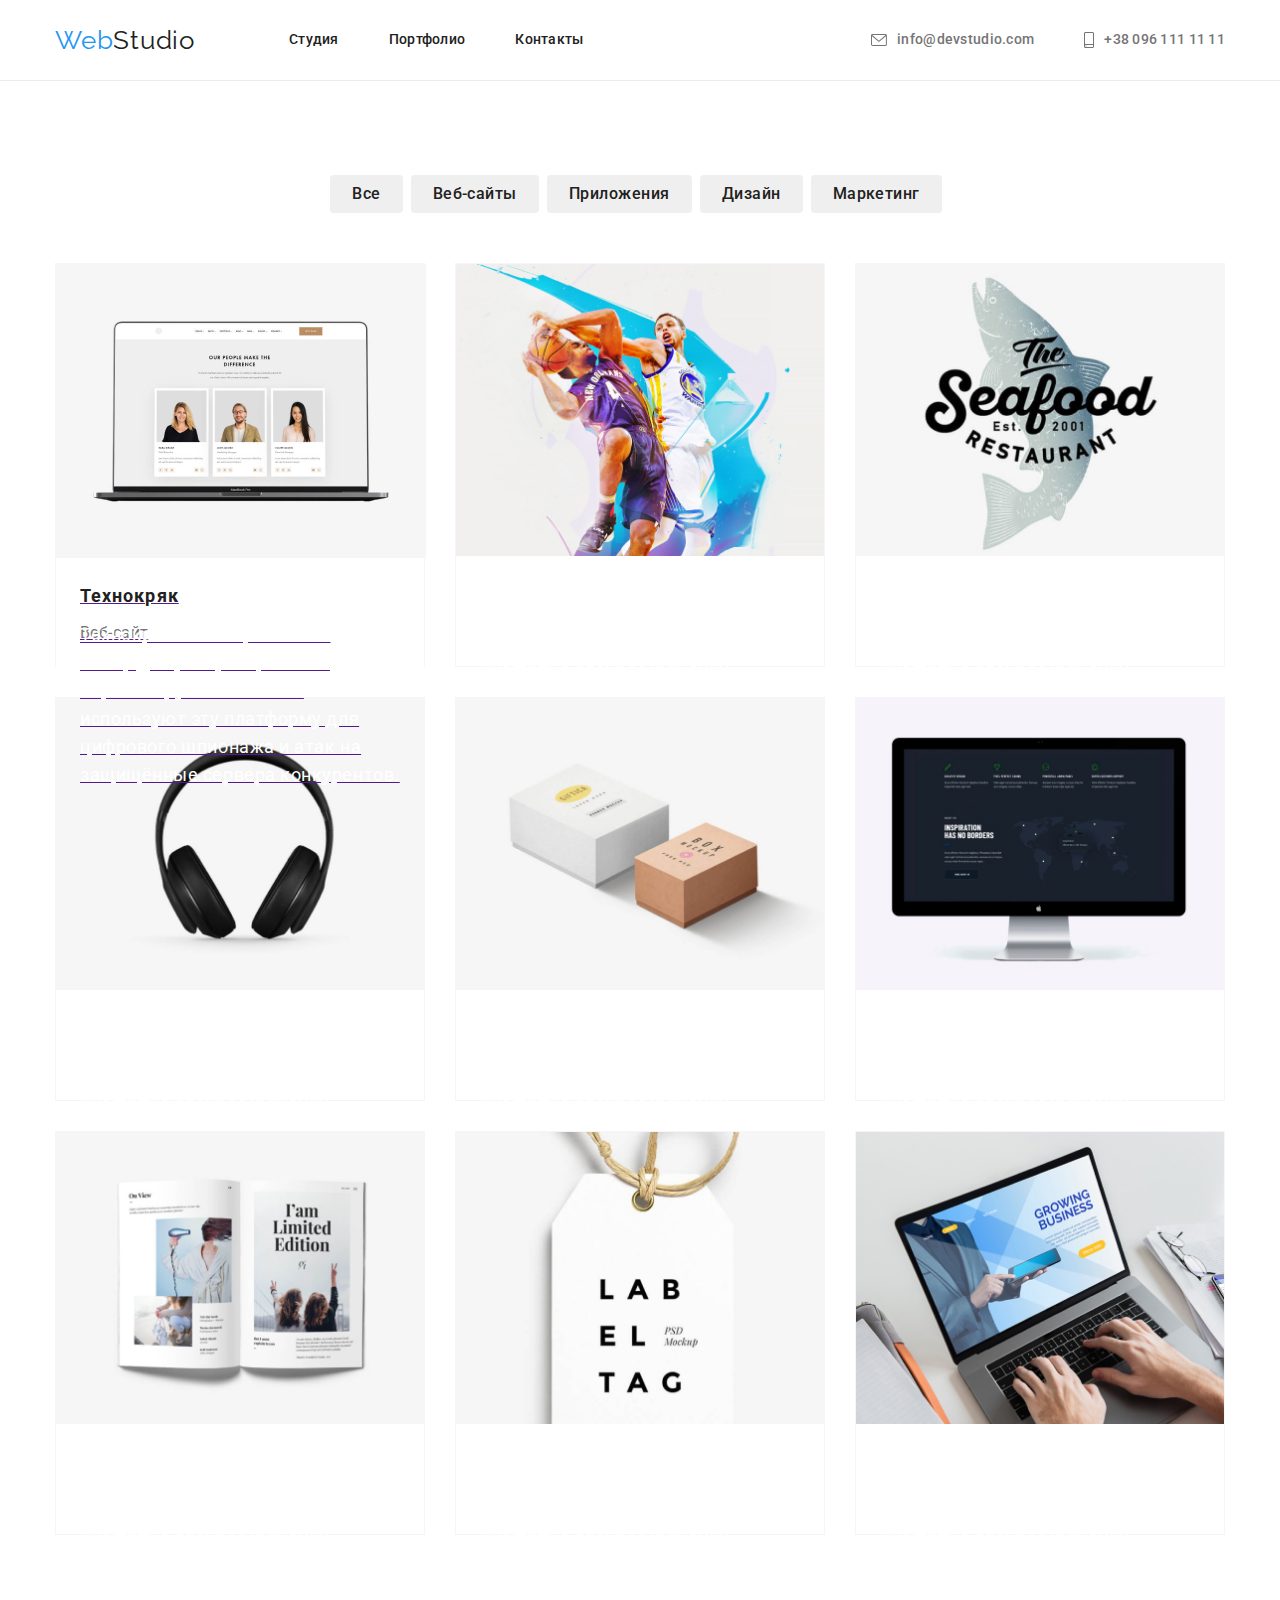
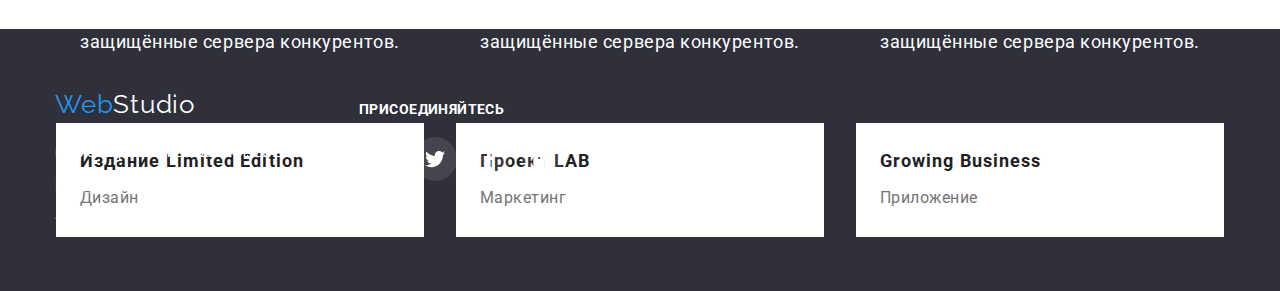
==== commit a1cbdb0e: "Revert "changes"" ====
--- a/portfolio.html
+++ b/portfolio.html
@@ -53,10 +53,10 @@
           <ul class="project-list">
             <li class="project-item">
               <a class="project-pic-link" href="">
-                <div class="project-overlay-box">                  
-                  <img src="./img/portfolio1.jpg" width="370" height="294" alt="Технокряк" />
-                  <div class="project-overlay">
-                    <p>
+                <div class="project-overlay-box">
+                  <div class="proje">
+                    <img src="./img/portfolio1.jpg" width="370" height="294" alt="Технокряк" />
+                    <p class="project-desc">
                       Технокряк это современная площадка распространения коронавируса. Компании используют эту платформу для
                       цифрового шпионажа и атак на защищённые сервера конкурентов.
                     </p>
@@ -193,13 +193,13 @@
       <div class="container contact-list">
         <div>
           <div class="logo-box">
-            <a class="web-logo" href="./index.html"><span class="web-part">Web</span><span
-                class="web-wpart">Studio</span></a>
+            <a class="web-logo" href="./index.html"><span class="web-part">Web</span><span class="web-wpart">Studio</span></a>
           </div>
           <address id="Contacts">
             <div class="map-link-box">
-              <a class="link map-link" href="https://goo.gl/maps/yimsJbPZ72SQHya66" target="_blank"
-                rel="noreferrer noopener">г. Киев, пр-т Леси Украинки, 26</a>
+              <a class="link map-link" href="https://goo.gl/maps/yimsJbPZ72SQHya66" target="_blank" rel="noreferrer noopener"
+                >г. Киев, пр-т Леси Украинки, 26</a
+              >
             </div>
             <div class="maillink-box">
               <a class="link link-footer" href="mailto:info@example.com">info@example.com</a>
@@ -211,29 +211,49 @@
           <h3 class="contact-list-header">присоединяйтесь</h3>
           <ul class="social-icons">
             <li class="social-icons-item">
-              <a class="social-icons-link" href="https://instagram.com/" target="_blank" rel="noopener noreferer"
-                aria-label="Instagram"><svg class="social-icons-svg">
+              <a
+                class="social-icons-link"
+                href="https://instagram.com/"
+                target="_blank"
+                rel="noopener noreferer"
+                aria-label="Instagram"
+                ><svg class="social-icons-svg">
                   <use href="./img/sprite.svg#instagram"></use>
                 </svg>
               </a>
             </li>
             <li class="social-icons-item">
-              <a class="social-icons-link" href="https://twitter.com/" target="_blank" rel="noopener noreferer"
-                aria-label="Twitter"><svg class="social-icons-svg">
+              <a
+                class="social-icons-link"
+                href="https://twitter.com/"
+                target="_blank"
+                rel="noopener noreferer"
+                aria-label="Twitter"
+                ><svg class="social-icons-svg">
                   <use href="./img/sprite.svg#twitter"></use>
                 </svg>
               </a>
             </li>
             <li class="social-icons-item">
-              <a class="social-icons-link" href="https://facebook.com/" target="_blank" rel="noopener noreferer"
-                aria-label="Facebook"><svg class="social-icons-svg">
+              <a
+                class="social-icons-link"
+                href="https://facebook.com/"
+                target="_blank"
+                rel="noopener noreferer"
+                aria-label="Facebook"
+                ><svg class="social-icons-svg">
                   <use href="./img/sprite.svg#facebook"></use>
                 </svg>
               </a>
             </li>
             <li class="social-icons-item">
-              <a class="social-icons-link" href="https://linkedin.com/" target="_blank" rel="noopener noreferer"
-                aria-label="Linkedin"><svg class="social-icons-svg">
+              <a
+                class="social-icons-link"
+                href="https://linkedin.com/"
+                target="_blank"
+                rel="noopener noreferer"
+                aria-label="Linkedin"
+                ><svg class="social-icons-svg">
                   <use href="./img/sprite.svg#linkedin"></use>
                 </svg>
               </a>
--- a/css/styles.css
+++ b/css/styles.css
@@ -360,39 +360,44 @@
   transition: 250ms cubic-bezier(0.4, 0, 0.2, 1);
 }
 
-.project-overlay > p {
+.project-desc {
+  top: 0;
+  left: 0;
   font-weight: 400;
   font-size: 18px;
   line-height: 1.56;
   letter-spacing: 0.03em;
   padding: 63px 24px;
   color: var(--fill-in-color);
+  transition: transform 250ms cubic-bezier(0.4, 0, 0.2, 1);
+  z-index: 2;
 }
 
 .project-overlay-box {
   position: relative;
-  display: block;
-
-  overflow: hidden;
+  width: 370px;
+  height: 294px;
+
+  /* overflow: hidden; */
 }
 
 /* .project-overlay {
   position: absolute;
-  display: block;
   top: 0;
   left: 0;
   width: 100%;
   height: 100%;
-  background-color: var(--hover-color);
-
-  transform: translateY(0);
-  transition: transform 250ms cubic-bezier(0.4, 0, 0.2, 1); */
-}
-
-.project-overlay-box:hover .project-overlay {
-  transform: translateY(+100%);
-}
-
+  background-color: var(--hover-color); */
+
+  /* transform: translatex(-100%);
+  transition: transform 250ms ease; */
+}
+
+/* .project-overlay:hover .project-desc,
+.project-overlay:hover::after {
+  transform: translateY(-100%);
+}
+ */
 .project-pic-link {
   text-decoration: none;
 }
@@ -433,6 +438,7 @@
   font-size: 16px;
   background-color: var(--fill-in-color);
   width: 100%;
+  z-index: 5;
 }
 
 .ourworks-desc {
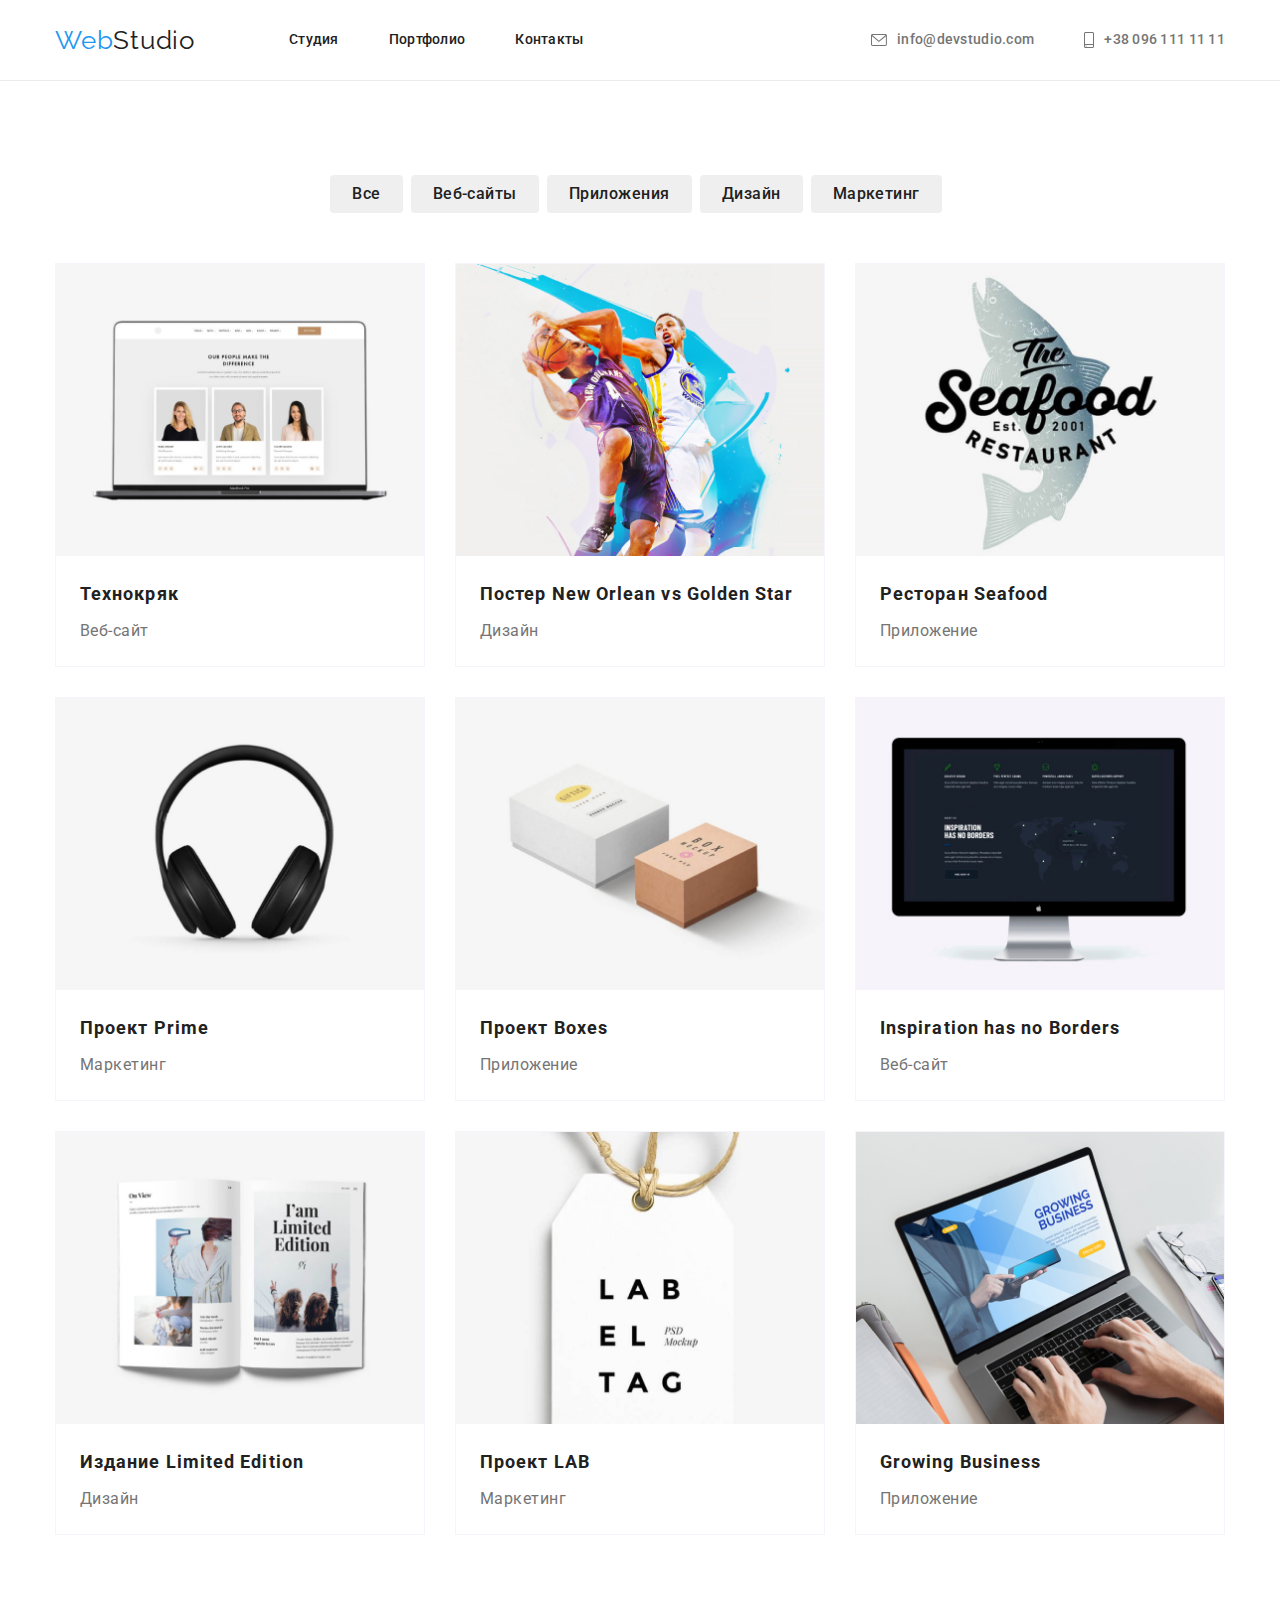
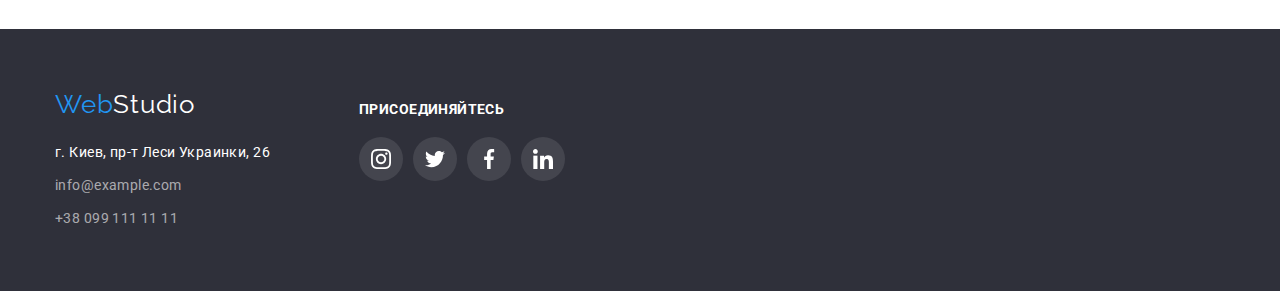
==== commit fcab090f: "Добавлен оверлей на странице портфолио (наконец-то)" ====
--- a/portfolio.html
+++ b/portfolio.html
@@ -52,11 +52,11 @@
           <!-- Портфолио -->
           <ul class="project-list">
             <li class="project-item">
-              <a class="project-pic-link" href="">
-                <div class="project-overlay-box">
-                  <div class="proje">
-                    <img src="./img/portfolio1.jpg" width="370" height="294" alt="Технокряк" />
-                    <p class="project-desc">
+              <a class="project-link" href="">
+                <div class="project-thumb">
+                  <img src="./img/portfolio1.jpg" width="370" alt="Технокряк" />
+                  <div class="project-thumb-over">
+                    <p class="project-description">
                       Технокряк это современная площадка распространения коронавируса. Компании используют эту платформу для
                       цифрового шпионажа и атак на защищённые сервера конкурентов.
                     </p>
@@ -69,120 +69,140 @@
               </a>
             </li>
             <li class="project-item">
-              <div class="project-overlay">
-                <a class="project-pic" href=""
-                  ><img src="./img/portfolio2.jpg" width="370" height="294" alt="Постер Новый Орлеан против Золотой звезды"
-                /></a>
-                <p class="project-desc">
-                  Технокряк это современная площадка распространения коронавируса. Компании используют эту платформу для цифрового
-                  шпионажа и атак на защищённые сервера конкурентов.
-                </p>
-              </div>
-              <div class="project-list-desc">
-                <h2 class="ourworks-header">Постер New Orlean vs Golden Star</h2>
-                <p class="ourworks-desc">Дизайн</p>
-              </div>
-            </li>
-            <li class="project-item">
-              <div class="project-overlay">
-                <a class="project-pic" href="">
-                  <img src="./img/portfolio3.jpg" width="370" height="294" alt="Ресторан Сиифуд"
-                /></a>
-                <p class="project-desc">
-                  Технокряк это современная площадка распространения коронавируса. Компании используют эту платформу для цифрового
-                  шпионажа и атак на защищённые сервера конкурентов.
-                </p>
-              </div>
-              <div class="project-list-desc">
-                <h2 class="ourworks-header">Ресторан Seafood</h2>
-                <p class="ourworks-desc">Приложение</p>
-              </div>
-            </li>
-            <li class="project-item">
-              <div class="project-overlay">
-                <a class="project-pic" href=""> <img src="./img/portfolio4.jpg" width="370" height="294" alt="Проект Прайм" /></a>
-                <p class="project-desc">
-                  Технокряк это современная площадка распространения коронавируса. Компании используют эту платформу для цифрового
-                  шпионажа и атак на защищённые сервера конкурентов.
-                </p>
-              </div>
-              <div class="project-list-desc">
-                <h2 class="ourworks-header">Проект Prime</h2>
-                <p class="ourworks-desc">Маркетинг</p>
-              </div>
-            </li>
-            <li class="project-item">
-              <div class="project-overlay">
-                <a class="project-pic" href="">
-                  <img src="./img/portfolio5.jpg" width="370" height="294" alt="Проект Боксэс"
-                /></a>
-                <p class="project-desc">
-                  Технокряк это современная площадка распространения коронавируса. Компании используют эту платформу для цифрового
-                  шпионажа и атак на защищённые сервера конкурентов.
-                </p>
-              </div>
-              <div class="project-list-desc">
-                <h2 class="ourworks-header">Проект Boxes</h2>
-                <p class="ourworks-desc">Приложение</p>
-              </div>
-            </li>
-            <li class="project-item">
-              <div class="project-overlay">
-                <a class="project-pic" href="">
-                  <img src="./img/portfolio6.jpg" width="370" height="294" alt="Вдохновление не имеет границ"
-                /></a>
-                <p class="project-desc">
-                  Технокряк это современная площадка распространения коронавируса. Компании используют эту платформу для цифрового
-                  шпионажа и атак на защищённые сервера конкурентов.
-                </p>
-              </div>
-              <div class="project-list-desc">
-                <h2 class="ourworks-header">Inspiration has no Borders</h2>
-                <p class="ourworks-desc">Веб-сайт</p>
-              </div>
-            </li>
-            <li class="project-item">
-              <div class="project-overlay">
-                <a class="project-pic" href="">
-                  <img src="./img/portfolio7.jpg" width="370" height="294" alt="Издание Лимитэд Эдишн"
-                /></a>
-                <p class="project-desc">
-                  Технокряк это современная площадка распространения коронавируса. Компании используют эту платформу для цифрового
-                  шпионажа и атак на защищённые сервера конкурентов.
-                </p>
-              </div>
-              <div class="project-list-desc">
-                <h2 class="ourworks-header">Издание Limited Edition</h2>
-                <p class="ourworks-desc">Дизайн</p>
-              </div>
-            </li>
-            <li class="project-item">
-              <div class="project-overlay">
-                <a class="project-pic" href=""> <img src="./img/portfolio8.jpg" width="370" height="294" alt="Проект ЛАБ" /></a>
-                <p class="project-desc">
-                  Технокряк это современная площадка распространения коронавируса. Компании используют эту платформу для цифрового
-                  шпионажа и атак на защищённые сервера конкурентов.
-                </p>
-              </div>
-              <div class="project-list-desc">
-                <h2 class="ourworks-header">Проект LAB</h2>
-                <p class="ourworks-desc">Маркетинг</p>
-              </div>
-            </li>
-            <li class="project-item">
-              <div class="project-overlay">
-                <a class="project-pic" href="">
-                  <img src="./img/portfolio9.jpg" width="370" height="294" alt="Растущий Бизнес"
-                /></a>
-                <p class="project-desc">
-                  Технокряк это современная площадка распространения коронавируса. Компании используют эту платформу для цифрового
-                  шпионажа и атак на защищённые сервера конкурентов.
-                </p>
-              </div>
-              <div class="project-list-desc">
-                <h2 class="ourworks-header">Growing Business</h2>
-                <p class="ourworks-desc">Приложение</p>
-              </div>
+              <a class="project-link" href="">
+                <div class="project-thumb">
+                  <img src="./img/portfolio2.jpg" width="370" alt="Постер Новый Орлеан против Золотой звезды" />
+                  <div class="project-thumb-over">
+                    <p class="project-description">
+                      Технокряк это современная площадка распространения коронавируса. Компании используют эту платформу для
+                      цифрового шпионажа и атак на защищённые сервера конкурентов.
+                    </p>
+                  </div>
+                </div>
+                <div class="project-list-desc">
+                  <h2 class="ourworks-header">Постер New Orlean vs Golden Star</h2>
+                  <p class="ourworks-desc">Дизайн</p>
+                </div>
+              </a>
+            </li>
+            <li class="project-item">
+              <a class="project-link" href="">
+                <div class="project-thumb">
+                  <img src="./img/portfolio3.jpg" width="370" alt="Ресторан Seafood" />
+                  <div class="project-thumb-over">
+                    <p class="project-description">
+                      Технокряк это современная площадка распространения коронавируса. Компании используют эту платформу для
+                      цифрового шпионажа и атак на защищённые сервера конкурентов.
+                    </p>
+                  </div>
+                </div>
+                <div class="project-list-desc">
+                  <h2 class="ourworks-header">Ресторан Seafood</h2>
+                  <p class="ourworks-desc">Приложение</p>
+                </div>
+              </a>
+            </li>
+            <li class="project-item">
+              <a class="project-link" href="">
+                <div class="project-thumb">
+                  <img src="./img/portfolio4.jpg" width="370" alt="Проект Prime" />
+                  <div class="project-thumb-over">
+                    <p class="project-description">
+                      Технокряк это современная площадка распространения коронавируса. Компании используют эту платформу для
+                      цифрового шпионажа и атак на защищённые сервера конкурентов.
+                    </p>
+                  </div>
+                </div>
+                <div class="project-list-desc">
+                  <h2 class="ourworks-header">Проект Prime</h2>
+                  <p class="ourworks-desc">Маркетинг</p>
+                </div>
+              </a>
+            </li>
+            <li class="project-item">
+              <a class="project-link" href="">
+                <div class="project-thumb">
+                  <img src="./img/portfolio5.jpg" width="370" alt="Проект Boxes" />
+                  <div class="project-thumb-over">
+                    <p class="project-description">
+                      Технокряк это современная площадка распространения коронавируса. Компании используют эту платформу для
+                      цифрового шпионажа и атак на защищённые сервера конкурентов.
+                    </p>
+                  </div>
+                </div>
+                <div class="project-list-desc">
+                  <h2 class="ourworks-header">Проект Boxes</h2>
+                  <p class="ourworks-desc">Приложение</p>
+                </div>
+              </a>
+            </li>
+            <li class="project-item">
+              <a class="project-link" href="">
+                <div class="project-thumb">
+                  <img src="./img/portfolio6.jpg" width="370" alt="Inspiration has no Borders" />
+                  <div class="project-thumb-over">
+                    <p class="project-description">
+                      Технокряк это современная площадка распространения коронавируса. Компании используют эту платформу для
+                      цифрового шпионажа и атак на защищённые сервера конкурентов.
+                    </p>
+                  </div>
+                </div>
+                <div class="project-list-desc">
+                  <h2 class="ourworks-header">Inspiration has no Borders</h2>
+                  <p class="ourworks-desc">Веб-сайт</p>
+                </div>
+              </a>
+            </li>
+            <li class="project-item">
+              <a class="project-link" href="">
+                <div class="project-thumb">
+                  <img src="./img/portfolio7.jpg" width="370" alt="Издание Limited Edition" />
+                  <div class="project-thumb-over">
+                    <p class="project-description">
+                      Технокряк это современная площадка распространения коронавируса. Компании используют эту платформу для
+                      цифрового шпионажа и атак на защищённые сервера конкурентов.
+                    </p>
+                  </div>
+                </div>
+                <div class="project-list-desc">
+                  <h2 class="ourworks-header">Издание Limited Edition</h2>
+                  <p class="ourworks-desc">Дизайн</p>
+                </div>
+              </a>
+            </li>
+            <li class="project-item">
+              <a class="project-link" href="">
+                <div class="project-thumb">
+                  <img src="./img/portfolio8.jpg" width="370" alt="Проект LAB" />
+                  <div class="project-thumb-over">
+                    <p class="project-description">
+                      Технокряк это современная площадка распространения коронавируса. Компании используют эту платформу для
+                      цифрового шпионажа и атак на защищённые сервера конкурентов.
+                    </p>
+                  </div>
+                </div>
+                <div class="project-list-desc">
+                  <h2 class="ourworks-header">Проект LAB</h2>
+                  <p class="ourworks-desc">Маркетинг</p>
+                </div>
+              </a>
+            </li>
+            <li class="project-item">
+              <a class="project-link" href="">
+                <div class="project-thumb">
+                  <img src="./img/portfolio9.jpg" width="370" alt="Growing Business" />
+                  <div class="project-thumb-over">
+                    <p class="project-description">
+                      Технокряк это современная площадка распространения коронавируса. Компании используют эту платформу для
+                      цифрового шпионажа и атак на защищённые сервера конкурентов.
+                    </p>
+                  </div>
+                </div>
+                <div class="project-list-desc">
+                  <h2 class="ourworks-header">Growing Business</h2>
+                  <p class="ourworks-desc">Приложение</p>
+                </div>
+              </a>
             </li>
           </ul>
         </div>
--- a/css/styles.css
+++ b/css/styles.css
@@ -159,12 +159,7 @@
   padding-top: 200px;
   padding-bottom: 200px;
   background-color: var(--hero-backg-cl);
-  background-image: radial-gradient(
-      circle at center,
-      rgba(47, 48, 58, 0.4),
-      rgba(47, 48, 58, 0.4)
-    ),
-    url(../img/herobackgrund.jpg);
+  background-image: radial-gradient(circle at center, rgba(47, 48, 58, 0.4), rgba(47, 48, 58, 0.4)), url(../img/herobackgrund.jpg);
   background-size: cover;
   background-repeat: no-repeat;
 }
@@ -227,8 +222,7 @@
   color: var(--fill-in-color);
   background-color: var(--hover-color);
   transition: 250ms cubic-bezier(0.4, 0, 0.2, 1);
-  box-shadow: 0px 3px 1px rgba(0, 0, 0, 0.1), 0px 1px 2px rgba(0, 0, 0, 0.08),
-    0px 2px 2px rgba(0, 0, 0, 0.12);
+  box-shadow: 0px 3px 1px rgba(0, 0, 0, 0.1), 0px 1px 2px rgba(0, 0, 0, 0.08), 0px 2px 2px rgba(0, 0, 0, 0.12);
 }
 
 .footer-bg {
@@ -308,8 +302,7 @@
   width: 270px;
   height: 428px;
   background: var(--fill-in-color);
-  box-shadow: 0px 1px 3px rgba(0, 0, 0, 0.12), 0px 1px 1px rgba(0, 0, 0, 0.14),
-    0px 2px 1px rgba(0, 0, 0, 0.2);
+  box-shadow: 0px 1px 3px rgba(0, 0, 0, 0.12), 0px 1px 1px rgba(0, 0, 0, 0.14), 0px 2px 1px rgba(0, 0, 0, 0.2);
   border-radius: 0px 0px 4px 4px;
 }
 
@@ -355,50 +348,50 @@
 
 .project-item:hover,
 .project-item:focus {
-  box-shadow: 0px 1px 1px rgba(0, 0, 0, 0.12), 0px 4px 4px rgba(0, 0, 0, 0.06),
-    1px 4px 6px rgba(0, 0, 0, 0.16);
-  transition: 250ms cubic-bezier(0.4, 0, 0.2, 1);
-}
-
-.project-desc {
-  top: 0;
-  left: 0;
-  font-weight: 400;
-  font-size: 18px;
-  line-height: 1.56;
-  letter-spacing: 0.03em;
-  padding: 63px 24px;
-  color: var(--fill-in-color);
-  transition: transform 250ms cubic-bezier(0.4, 0, 0.2, 1);
-  z-index: 2;
-}
-
-.project-overlay-box {
-  position: relative;
-  width: 370px;
-  height: 294px;
-
-  /* overflow: hidden; */
-}
-
-/* .project-overlay {
+  box-shadow: 0px 1px 1px rgba(0, 0, 0, 0.12), 0px 4px 4px rgba(0, 0, 0, 0.06), 1px 4px 6px rgba(0, 0, 0, 0.16);
+  transition: 250ms cubic-bezier(0.4, 0, 0.2, 1);
+}
+
+.project-description {
   position: absolute;
   top: 0;
   left: 0;
   width: 100%;
   height: 100%;
-  background-color: var(--hover-color); */
-
-  /* transform: translatex(-100%);
-  transition: transform 250ms ease; */
-}
-
-/* .project-overlay:hover .project-desc,
-.project-overlay:hover::after {
-  transform: translateY(-100%);
-}
- */
-.project-pic-link {
+  font-size: 18px;
+  line-height: 1.56;
+  letter-spacing: 0.03em;
+  padding: 63px 24px;
+  color: var(--fill-in-color);
+  z-index: 2;
+}
+
+.project-thumb {
+  position: relative;
+  overflow: hidden;
+}
+
+.project-thumb-over {
+  display: inline-block;
+  content: "";
+  position: absolute;
+  top: 0;
+  left: 0;
+  width: 100%;
+  height: 100%;
+  background-color: rgba(33, 150, 243, 0.9);
+
+  transform: translatey(+100%);
+  transition: transform 250ms cubic-bezier(0.4, 0, 0.2, 1);
+  z-index: 2;
+}
+
+.project-link:hover .project-thumb-over,
+.project-link:focus .project-thumb-over {
+  transform: translatey(0);
+}
+
+.project-link {
   text-decoration: none;
 }
 
@@ -436,9 +429,7 @@
   padding-bottom: 20px;
   padding-left: 24px;
   font-size: 16px;
-  background-color: var(--fill-in-color);
   width: 100%;
-  z-index: 5;
 }
 
 .ourworks-desc {
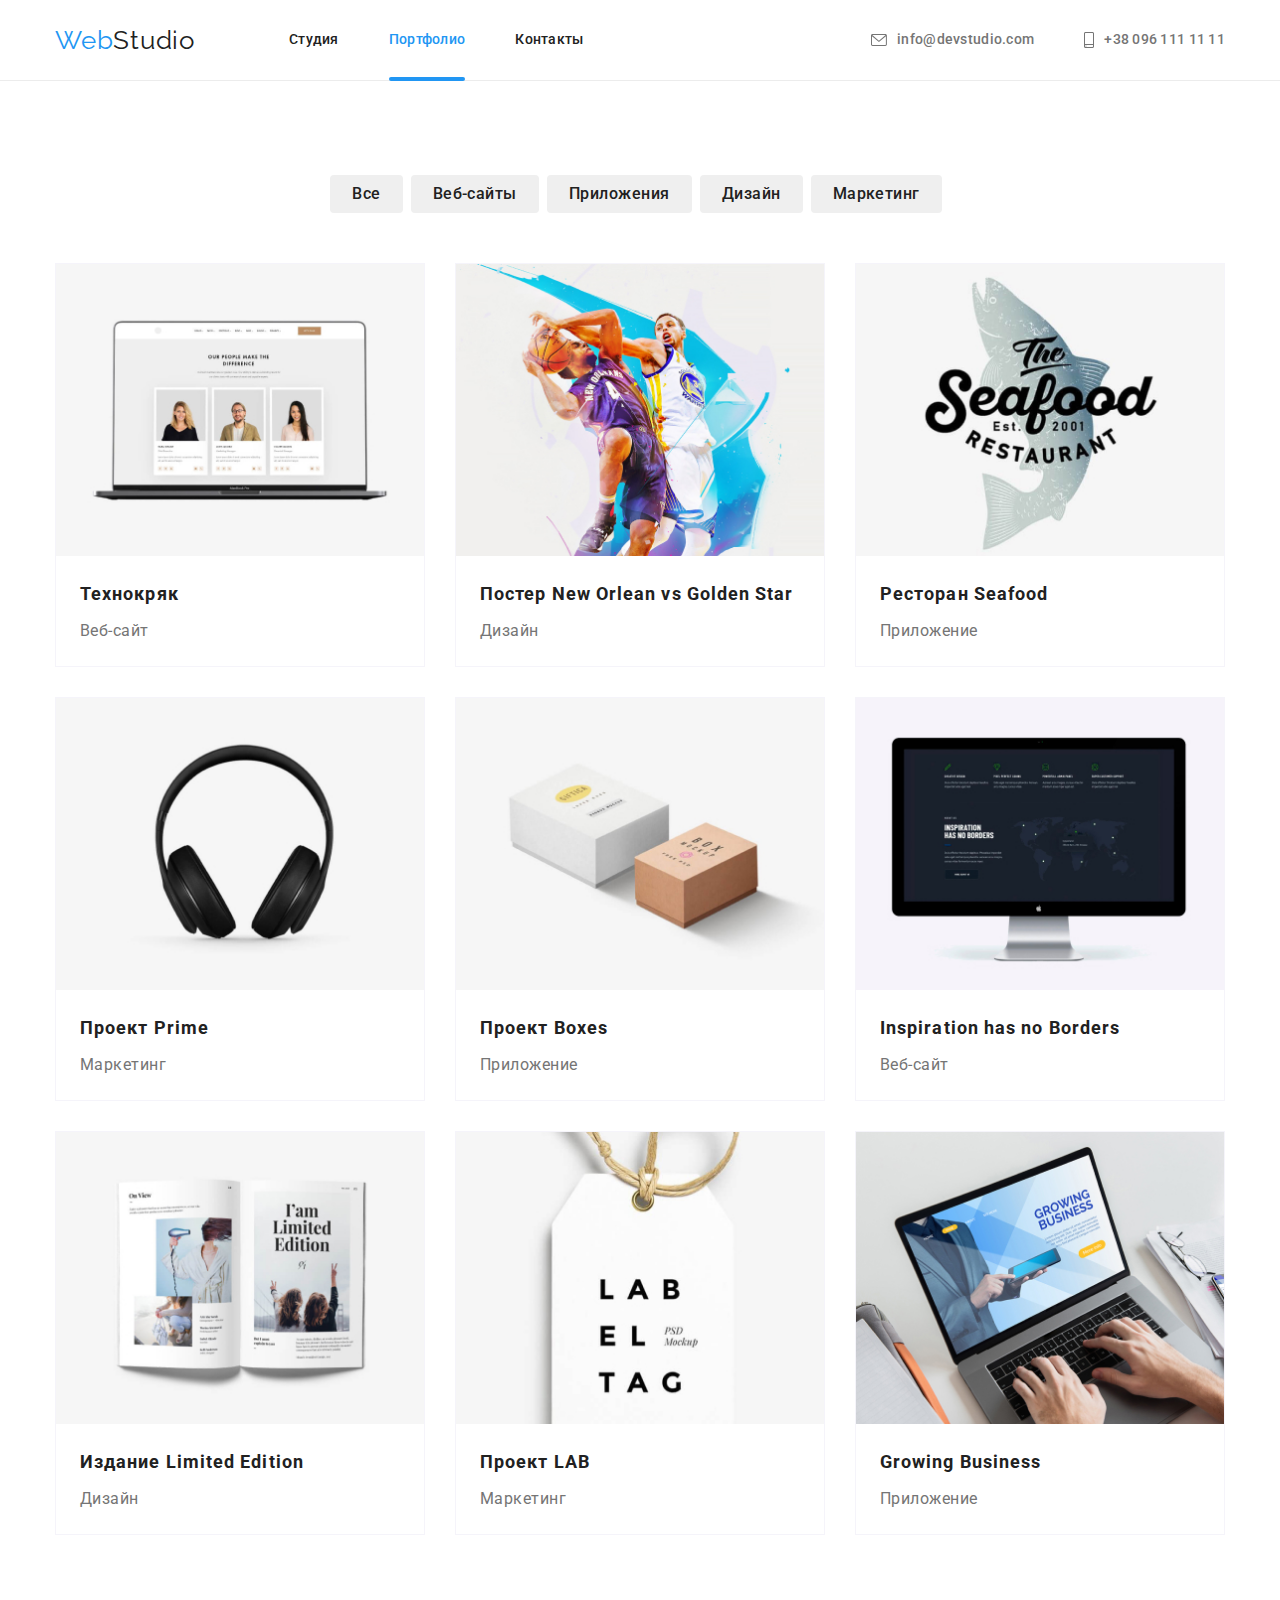
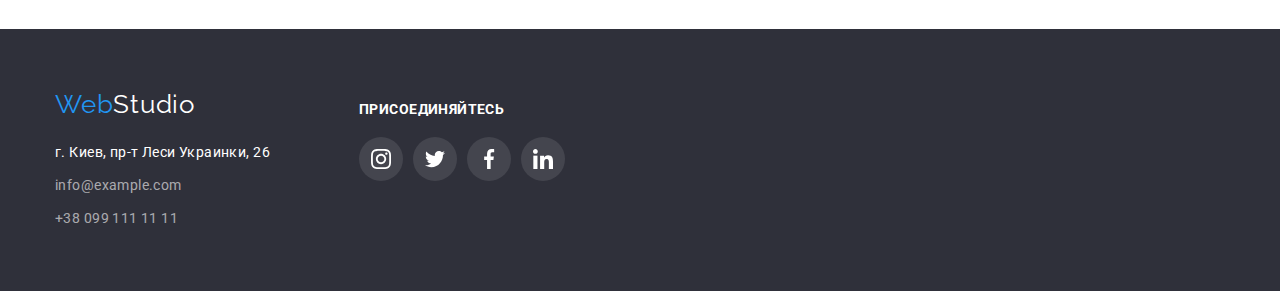
==== commit c6acdd12: "Добавлен эфект на текущею страницу" ====
--- a/portfolio.html
+++ b/portfolio.html
@@ -17,7 +17,7 @@
           <a class="web-logo" href="./index.html"><span class="web-part">Web</span><span>Studio</span></a>
           <ul class="list main-nav">
             <li class="main-nav-item"><a class="link link-type list" href="./index.html">Студия</a></li>
-            <li class="main-nav-item"><a class="link link-type list" href="./portfolio.html">Портфолио</a></li>
+            <li class="main-nav-item"><a class="link link-type list active" href="./portfolio.html">Портфолио</a></li>
             <li class="main-nav-item"><a class="link link-type list" href="#Contacts">Контакты</a></li>
           </ul>
         </nav>
@@ -74,8 +74,8 @@
                   <img src="./img/portfolio2.jpg" width="370" alt="Постер Новый Орлеан против Золотой звезды" />
                   <div class="project-thumb-over">
                     <p class="project-description">
-                      Технокряк это современная площадка распространения коронавируса. Компании используют эту платформу для
-                      цифрового шпионажа и атак на защищённые сервера конкурентов.
+                      Lorem ipsum dolor sit amet consectetur adipisicing elit. Itaque libero dolore ut, ab voluptatem numquam modi
+                      nobis obcaecati sed aperiam qui repellat exercitationem, voluptatibus ducimus?
                     </p>
                   </div>
                 </div>
@@ -91,8 +91,8 @@
                   <img src="./img/portfolio3.jpg" width="370" alt="Ресторан Seafood" />
                   <div class="project-thumb-over">
                     <p class="project-description">
-                      Технокряк это современная площадка распространения коронавируса. Компании используют эту платформу для
-                      цифрового шпионажа и атак на защищённые сервера конкурентов.
+                      Lorem ipsum dolor sit amet consectetur adipisicing elit. Itaque libero dolore ut, ab voluptatem numquam modi
+                      nobis obcaecati sed aperiam qui repellat exercitationem, voluptatibus ducimus?
                     </p>
                   </div>
                 </div>
@@ -108,8 +108,8 @@
                   <img src="./img/portfolio4.jpg" width="370" alt="Проект Prime" />
                   <div class="project-thumb-over">
                     <p class="project-description">
-                      Технокряк это современная площадка распространения коронавируса. Компании используют эту платформу для
-                      цифрового шпионажа и атак на защищённые сервера конкурентов.
+                      Lorem ipsum dolor sit amet consectetur adipisicing elit. Itaque libero dolore ut, ab voluptatem numquam modi
+                      nobis obcaecati sed aperiam qui repellat exercitationem, voluptatibus ducimus?
                     </p>
                   </div>
                 </div>
@@ -125,8 +125,8 @@
                   <img src="./img/portfolio5.jpg" width="370" alt="Проект Boxes" />
                   <div class="project-thumb-over">
                     <p class="project-description">
-                      Технокряк это современная площадка распространения коронавируса. Компании используют эту платформу для
-                      цифрового шпионажа и атак на защищённые сервера конкурентов.
+                      Lorem ipsum dolor sit amet consectetur adipisicing elit. Itaque libero dolore ut, ab voluptatem numquam modi
+                      nobis obcaecati sed aperiam qui repellat exercitationem, voluptatibus ducimus?
                     </p>
                   </div>
                 </div>
@@ -142,8 +142,8 @@
                   <img src="./img/portfolio6.jpg" width="370" alt="Inspiration has no Borders" />
                   <div class="project-thumb-over">
                     <p class="project-description">
-                      Технокряк это современная площадка распространения коронавируса. Компании используют эту платформу для
-                      цифрового шпионажа и атак на защищённые сервера конкурентов.
+                      Lorem ipsum dolor sit amet consectetur adipisicing elit. Itaque libero dolore ut, ab voluptatem numquam modi
+                      nobis obcaecati sed aperiam qui repellat exercitationem, voluptatibus ducimus?
                     </p>
                   </div>
                 </div>
@@ -159,8 +159,8 @@
                   <img src="./img/portfolio7.jpg" width="370" alt="Издание Limited Edition" />
                   <div class="project-thumb-over">
                     <p class="project-description">
-                      Технокряк это современная площадка распространения коронавируса. Компании используют эту платформу для
-                      цифрового шпионажа и атак на защищённые сервера конкурентов.
+                      Lorem ipsum dolor sit amet consectetur adipisicing elit. Itaque libero dolore ut, ab voluptatem numquam modi
+                      nobis obcaecati sed aperiam qui repellat exercitationem, voluptatibus ducimus?
                     </p>
                   </div>
                 </div>
@@ -176,8 +176,8 @@
                   <img src="./img/portfolio8.jpg" width="370" alt="Проект LAB" />
                   <div class="project-thumb-over">
                     <p class="project-description">
-                      Технокряк это современная площадка распространения коронавируса. Компании используют эту платформу для
-                      цифрового шпионажа и атак на защищённые сервера конкурентов.
+                      Lorem ipsum dolor sit amet consectetur adipisicing elit. Itaque libero dolore ut, ab voluptatem numquam modi
+                      nobis obcaecati sed aperiam qui repellat exercitationem, voluptatibus ducimus?
                     </p>
                   </div>
                 </div>
@@ -193,8 +193,8 @@
                   <img src="./img/portfolio9.jpg" width="370" alt="Growing Business" />
                   <div class="project-thumb-over">
                     <p class="project-description">
-                      Технокряк это современная площадка распространения коронавируса. Компании используют эту платформу для
-                      цифрового шпионажа и атак на защищённые сервера конкурентов.
+                      Lorem ipsum dolor sit amet consectetur adipisicing elit. Itaque libero dolore ut, ab voluptatem numquam modi
+                      nobis obcaecati sed aperiam qui repellat exercitationem, voluptatibus ducimus?
                     </p>
                   </div>
                 </div>
--- a/css/styles.css
+++ b/css/styles.css
@@ -93,8 +93,25 @@
   padding-bottom: 32px;
 }
 
-.logo-box-top > .main-nav > li > a:hover::after,
-.logo-box-top > .main-nav > li > a:focus::after {
+.active {
+  color: var(--hover-color);
+}
+
+.active::after {
+  content: "";
+  display: block;
+  position: absolute;
+  bottom: -1px;
+  left: 0;
+  width: 100%;
+  height: 4px;
+  border-radius: 2px;
+  background-color: var(--hover-color);
+  z-index: 99;
+}
+
+.link-type:hover::after,
+.link-type:focus::after {
   content: "";
   display: block;
   position: absolute;
@@ -199,6 +216,51 @@
   transition: 250ms cubic-bezier(0.4, 0, 0.2, 1);
 }
 
+.backdrop {
+  position: fixed;
+  top: 0;
+  left: 0;
+  width: 100%;
+  height: 100%;
+  background-color: rgba(0, 0, 0, 0.2);
+  transition: 250ms cubic-bezier(0.4, 0, 0.2, 1);
+  z-index: 98;
+}
+
+.backdrop.is-hidden {
+  opacity: 0;
+  pointer-events: none;
+}
+
+.modal {
+  position: absolute;
+  top: 50%;
+  left: 50%;
+  transform: translate(-50%, -50%);
+  min-width: 528px;
+  min-height: 581px;
+  background-color: var(--fill-in-color);
+  box-shadow: 0px 1px 3px rgba(0, 0, 0, 0.12), 0px 1px 1px rgba(0, 0, 0, 0.14), 0px 2px 1px rgba(0, 0, 0, 0.2);
+  border-radius: 4px;
+  z-index: 99;
+}
+
+.modal-close-button {
+  display: block;
+  margin-left: auto;
+  padding: 0;
+  width: 30px;
+  height: 30px;
+  margin-top: 8px;
+  margin-right: 8px;
+  border-radius: 50%;
+  border: 1px solid rgba(0, 0, 0, 0.1);
+  background-color: transparent;
+  background-image: url(../img/modal-close-btn.svg);
+  background-repeat: no-repeat;
+  background-position: center;
+}
+
 .filter-button {
   font-weight: 500;
   font-size: 16px;
@@ -265,6 +327,7 @@
 
 .wwd-item {
   position: relative;
+  z-index: 1;
 }
 
 .wwd-item p {
@@ -363,7 +426,6 @@
   letter-spacing: 0.03em;
   padding: 63px 24px;
   color: var(--fill-in-color);
-  z-index: 2;
 }
 
 .project-thumb {
@@ -372,8 +434,6 @@
 }
 
 .project-thumb-over {
-  display: inline-block;
-  content: "";
   position: absolute;
   top: 0;
   left: 0;
@@ -383,7 +443,6 @@
 
   transform: translatey(+100%);
   transition: transform 250ms cubic-bezier(0.4, 0, 0.2, 1);
-  z-index: 2;
 }
 
 .project-link:hover .project-thumb-over,
